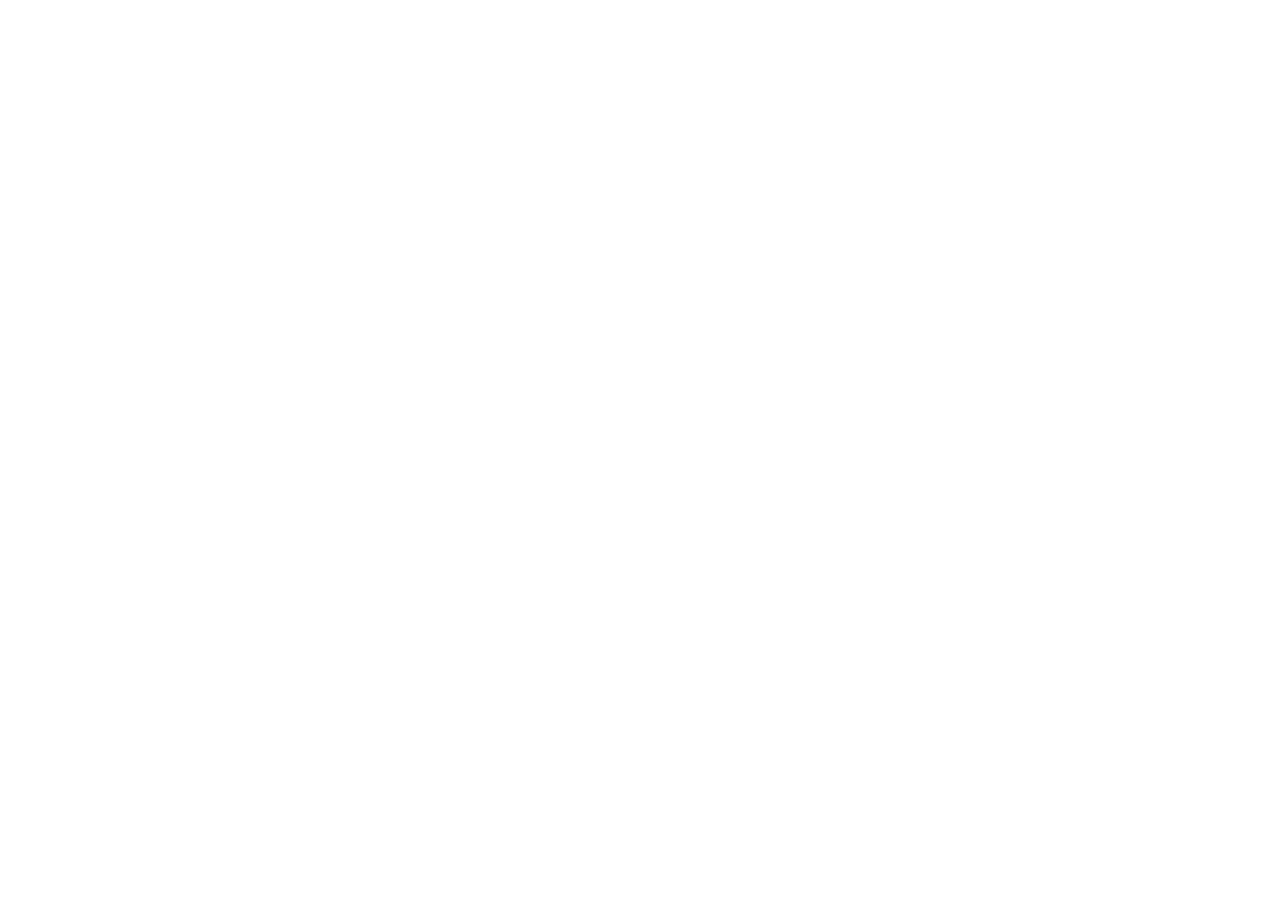
==== index.html @ 1885a89b "update index" ====
<!DOCTYPE html>
<html lang="pt-br">
<head>
    <meta charset="UTF-8">
    <meta name="viewport" content="width=device-width, initial-scale=1.0">
    <title> Victor Rossati | Dev </title>

    <!--favicon-->
    <link rel="icon" href="img/favicon.ico">

    <!--Google Fontes API-->
    <link rel="preconnect" href="https://fonts.googleapis.com">
    <link rel="preconnect" href="https://fonts.gstatic.com" crossorigin>
    <link href="https://fonts.googleapis.com/css2?family=Open+Sans&family=Poppins&family=Raleway&display=swap" rel="stylesheet">

    <!-- Validadores Bootstraps CSS -->
    <link rel="stylesheet" href="validador/aos/aos.css">
    <link rel="stylesheet" href="validador/bootstrap-icons/bootstrap-icons.min.css">
    <link rel="stylesheet" href="validador/bootstrap-icons/bootstrap-icons.css">
    <link rel="stylesheet" href="validador/boxicons/css/boxicons.min.css">
    <link rel="stylesheet" href="validador/glightbox/css/glightbox.min.css">
    <link rel="stylesheet" href="validador/swiper/swiper-bundle.min.css">

    <!-- Estilo CSS -->
    <link rel="stylesheet" href="css/estilo.css">    



</head>
<body>
    






    <script src="validador/purecounter/purecounter_vanilla.js"></script>
    <script src="validador/aos/aos.js"></script>
    <script src="validador/bootstrap/js/bootstrap.bundle.min.js"></script>
    <script src="validador/glightbox/js/glightbox.min.js"></script>
    <script src="validador/isotope-layout/isotope.pkgd.min.js"></script>
    <script src="validador/swiper/swiper-bundle.min.js"></script>
    <script src="validador/typed.js/typed.umd.js"></script>
    <script src="validador/waypoints/noframework.waypoints.js"></script>
    
    <!-- JS principal -->
    <script src="js/main.js"></script>
    
</body>
</html>
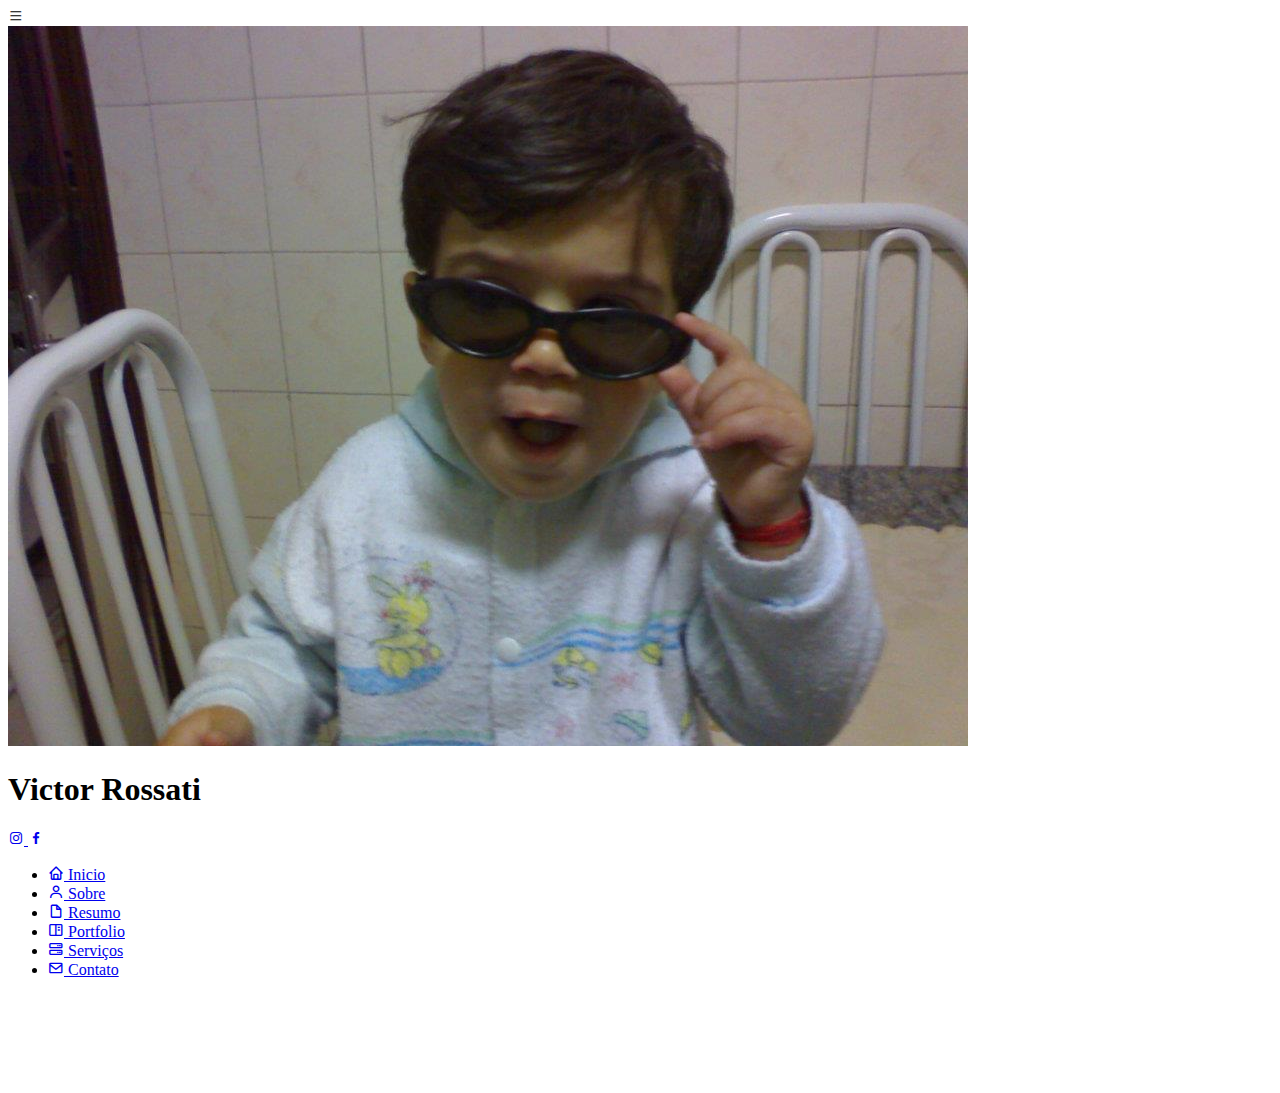
==== commit d43d98f6: "atualizando html" ====
--- a/index.html
+++ b/index.html
@@ -24,15 +24,58 @@
     <!-- Estilo CSS -->
     <link rel="stylesheet" href="css/estilo.css">    
 
-
-
 </head>
 <body>
     
+   <!--botao para alernar a navegação mobile --> 
+    <i class="bi bi-list mobile-nav-toggle d-xl-none"></i>
+
+    <!-- Cabeçalho === HEADER -->
+    <header id="header">
+            <div class="d-flex flex-column"> <!-- div flex -->
+
+                <div class="profile"> <!-- profile -->
+                    <img src="img/Perfil.jpg" alt="" class="img-fluid rounded-circle">
+                    <h1 class="text-light"> Victor Rossati </h1>
+
+                    <div class="social-links mt-3 text-center"> <!-- Social Links -->
+
+                        <a href="#" class="instagram"> <i class="bx bxl-instagram"> </i> </a>
+                        <a href="#" class="facebook"> <i class="bx bxl-facebook"> </i> </a>
+
+                    </div> <!-- fim social links -->
+                </div> <!-- fim profile-->
+
+                <nav id="navbar" class="nav-menu navbar">
+                    <ul>
+                        <li> <a href="#hero" class="nav-link scrollto active"> <i class="bx bx-home"> </i> <span> Inicio </span> </a></li>
+
+                        <li> <a href="#about" class="nav-link scrollto"> <i class="bx bx-user"> </i> <span> Sobre </span> </a></li>
+
+                        <li> <a href="#resume" class="nav-link scrollto"> <i class="bx bx-file-blank"> </i> <span> Resumo </span> </a></li>
+
+                        <li> <a href="#portfolio" class="nav-link scrollto"> <i class="bx bx-book-content"> </i> <span> Portfolio </span> </a></li>
+
+                        <li> <a href="#services" class="nav-link scrollto"> <i class="bx bx-server"> </i> <span> Serviços </span> </a></li>
+
+                        <li> <a href="#contact" class="nav-link scrollto"> <i class="bx bx-envelope"> </i> <span> Contato  </span> </a></li>
 
 
+                    </ul>
+                </nav>
 
+            </div> <!-- fim div flex -->
+    </header>    <!-- FIM Cabeçalho-->
 
+     <!-- começo HERO --> 
+     <section id="hero" class="d-flex flex-column justify-content-center align-items-center">  
+        <div class="hero-container" data-aos="fade-in"> <!-- container -->
+<h1> nome amigo</h1>
+<p> Eu sou 
+<span class="typed" data-typed-items="Cozinheiro, Jogador">
+    </span> </p>
+         </div> <!-- fim container -->
+     </section> <!-- fim HERO -->
 
 
     <script src="validador/purecounter/purecounter_vanilla.js"></script>
@@ -46,6 +89,6 @@
     
     <!-- JS principal -->
     <script src="js/main.js"></script>
-    
+
 </body>
 </html>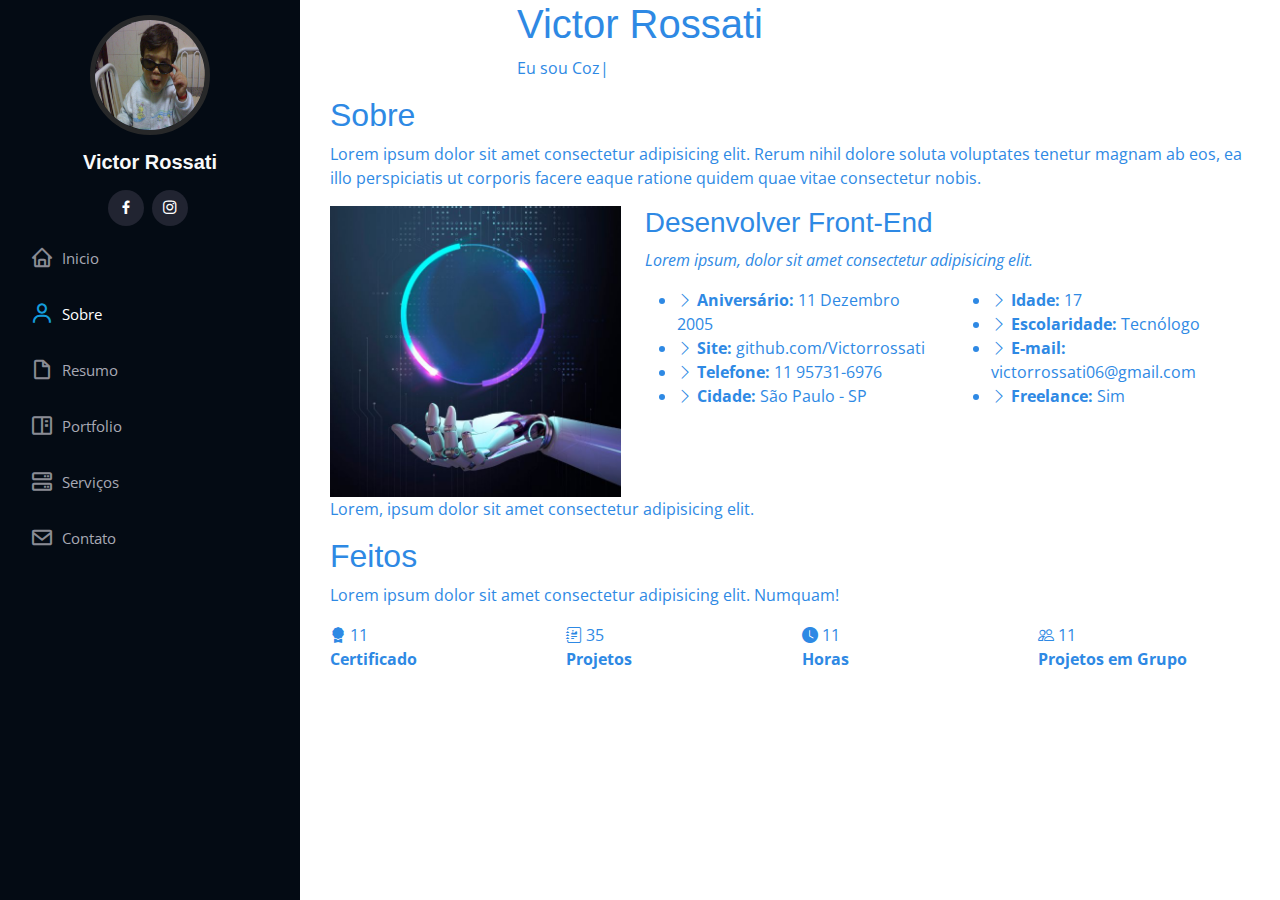
==== commit 30b4ae5f: "atualizei mmo familia" ====
--- a/index.html
+++ b/index.html
@@ -15,7 +15,7 @@
 
     <!-- Validadores Bootstraps CSS -->
     <link rel="stylesheet" href="validador/aos/aos.css">
-    <link rel="stylesheet" href="validador/bootstrap-icons/bootstrap-icons.min.css">
+    <link rel="stylesheet" href="validador/bootstrap/css/bootstrap.min.css">
     <link rel="stylesheet" href="validador/bootstrap-icons/bootstrap-icons.css">
     <link rel="stylesheet" href="validador/boxicons/css/boxicons.min.css">
     <link rel="stylesheet" href="validador/glightbox/css/glightbox.min.css">
@@ -31,52 +31,177 @@
     <i class="bi bi-list mobile-nav-toggle d-xl-none"></i>
 
     <!-- Cabeçalho === HEADER -->
-    <header id="header">
-            <div class="d-flex flex-column"> <!-- div flex -->
-
-                <div class="profile"> <!-- profile -->
-                    <img src="img/Perfil.jpg" alt="" class="img-fluid rounded-circle">
-                    <h1 class="text-light"> Victor Rossati </h1>
-
-                    <div class="social-links mt-3 text-center"> <!-- Social Links -->
-
-                        <a href="#" class="instagram"> <i class="bx bxl-instagram"> </i> </a>
-                        <a href="#" class="facebook"> <i class="bx bxl-facebook"> </i> </a>
-
-                    </div> <!-- fim social links -->
-                </div> <!-- fim profile-->
-
-                <nav id="navbar" class="nav-menu navbar">
-                    <ul>
-                        <li> <a href="#hero" class="nav-link scrollto active"> <i class="bx bx-home"> </i> <span> Inicio </span> </a></li>
-
-                        <li> <a href="#about" class="nav-link scrollto"> <i class="bx bx-user"> </i> <span> Sobre </span> </a></li>
-
-                        <li> <a href="#resume" class="nav-link scrollto"> <i class="bx bx-file-blank"> </i> <span> Resumo </span> </a></li>
-
-                        <li> <a href="#portfolio" class="nav-link scrollto"> <i class="bx bx-book-content"> </i> <span> Portfolio </span> </a></li>
-
-                        <li> <a href="#services" class="nav-link scrollto"> <i class="bx bx-server"> </i> <span> Serviços </span> </a></li>
-
-                        <li> <a href="#contact" class="nav-link scrollto"> <i class="bx bx-envelope"> </i> <span> Contato  </span> </a></li>
-
-
-                    </ul>
-                </nav>
-
-            </div> <!-- fim div flex -->
-    </header>    <!-- FIM Cabeçalho-->
+     <header id="header">
+        <div class="d-flex flex-column"> <!--div flex -->
+
+            <div class="profile">  <!-- profile -->
+                <img src="img/Perfil.jpg" alt="" class="img-fluid rounded-circle">
+                <h1 class="text-light">Victor Rossati</h1>
+
+                <div class="social-links mt-3 text-center"> <!-- Social Links -->
+
+                    <a href="#" class="facebook"> <i class="bx bxl-facebook"></i> </a>
+                    <a href="#" class="instagram"> <i class="bx bxl-instagram"></i> </a>
+                    
+                </div> <!-- Social Links -->
+            </div>   <!--fim profile -->
+
+            <nav id="navbar" class="nav-menu navbar">  
+                <ul>
+                    <li> <a href="#hero" class="nav-link scrollto active">
+                        <i class="bx bx-home"></i> <span>Inicio</span> </a></li>
+
+                    <li> <a href="#about" class="nav-link scrollto">
+                        <i class="bx bx-user"></i> <span>Sobre</span> </a></li>
+
+                    <li> <a href="#resume" class="nav-link scrollto">
+                        <i class="bx bx-file-blank"></i> <span>Resumo</span> </a></li>
+
+                    <li> <a href="#portfolio" class="nav-link scrollto">
+                        <i class="bx bx-book-content"></i> <span>Portfolio</span> </a></li>
+
+                    <li> <a href="#services" class="nav-link scrollto">
+                        <i class="bx bx-server"></i> <span>Serviços</span> </a></li>
+
+                    <li> <a href="#contact" class="nav-link scrollto">
+                        <i class="bx bx-envelope"></i> <span>Contato</span> </a> </li>
+                </ul>
+            </nav>
+
+        </div> <!--fim div flex -->
+    </header> <!-- FIM Cabeçalho -->
 
      <!-- começo HERO --> 
      <section id="hero" class="d-flex flex-column justify-content-center align-items-center">  
         <div class="hero-container" data-aos="fade-in"> <!-- container -->
-<h1> nome amigo</h1>
+<h1> Victor Rossati </h1>
 <p> Eu sou 
-<span class="typed" data-typed-items="Cozinheiro, Jogador">
+<span class="typed" data-typed-items="Cozinheiro, Nutricionista, Gastronomico, ">
     </span> </p>
          </div> <!-- fim container -->
      </section> <!-- fim HERO -->
 
+
+     <main id="main"> <!-- Inicio Main -->
+
+        <!-- Inicio Sobre -->
+        <section id="about" class="about">
+            <div class="container"> 
+                
+                <div class="section-title">
+                    <h2>Sobre</h2>
+                    <p>
+                        Lorem ipsum dolor sit amet consectetur adipisicing elit. Rerum nihil dolore soluta voluptates tenetur magnam ab eos, ea illo perspiciatis ut corporis facere eaque ratione quidem quae vitae consectetur nobis.
+                    </p>
+                </div>
+
+                <div class="row">
+
+                    <div class="col-lg-4" data-aos="fade-right">
+                        <img src="img/profile-img2.jpeg" alt="" class="img-fluid" width="600px" height="600px">
+                    </div>
+
+                    <div class="col-lg-8 pt-4 pt-lg-0 content" data-aos="fade-left">
+                        <h3>Desenvolver Front-End</h3>
+                        <p class="fst-italic"> Lorem ipsum, dolor sit amet consectetur adipisicing elit.</p>
+
+                        <div class="row"> 
+                            <div class="col-lg-6">
+                                <ul>
+                                    <li> <i class="bi bi-chevron-right"></i>
+                                        <strong>Aniversário:</strong> 11 Dezembro 2005 </li>
+                                    <li> <i class="bi bi-chevron-right"></i>
+                                        <strong>Site:</strong> github.com/Victorrossati </li>
+                                    <li> <i class="bi bi-chevron-right"></i>
+                                        <strong>Telefone:</strong> 11 95731-6976</li>
+                                    <li> <i class="bi bi-chevron-right"></i>
+                                        <strong>Cidade:</strong> São Paulo - SP</li>
+                                </ul>
+                            </div>
+                            <div class="col-lg-6">
+                                <ul>
+                                    <li> <i class="bi bi-chevron-right"></i>
+                                        <strong>Idade:</strong> 17 </li>
+                                    <li> <i class="bi bi-chevron-right"></i>
+                                        <strong>Escolaridade:</strong> Tecnólogo </li>
+                                    <li> <i class="bi bi-chevron-right"></i>
+                                        <strong>E-mail:</strong> victorrossati06@gmail.com</li>
+                                    <li> <i class="bi bi-chevron-right"></i>
+                                        <strong>Freelance:</strong> Sim</li>
+                                </ul>
+                                </div>
+                            </div>
+                        </div>  <!-- Fim ROW 2 -->
+                        <p>
+                            Lorem, ipsum dolor sit amet consectetur adipisicing elit. 
+                        </p>
+
+                    </div> <!-- Fim fade left -->
+                </div> <!-- Fim Div Row 1 -->
+            </div>  <!-- Fim Div Container -->
+        </section> <!-- Fim Sobre -->
+
+        <!--  FEITOS -->
+        <section id="fact" class="facts"> 
+            <div class="container">
+
+                <div class="section-title">
+                    <h2>Feitos</h2>
+                    <p>Lorem ipsum dolor sit amet consectetur adipisicing elit.  Numquam!</p>
+                </div>
+
+                <div class="row no-gutters"> <!-- Inicio no-gutters -->
+
+                    <div class="col-lg-3 col-md-6 d-md-flex align-items-md-stretch" data-aos="fade-up">
+
+                        <div class="count-box">
+                            <i class="bi bi-award-fill"></i>
+                            <span data-purecounter-start="0" data-purecounter-end="15" data-purecounter-duration="1" class="purecounter"></span>
+                            <p> <strong>Certificado</strong></p>
+                        </div>
+
+                    </div>
+
+                    <div class="col-lg-3 col-md-6 d-md-flex align-items-md-stretch" data-aos="fade-up">
+
+                        <div class="count-box">
+                            <i class="bi bi-journal-richtext"></i>
+                            <span data-purecounter-start="0" data-purecounter-end="47" data-purecounter-duration="1" class="purecounter"></span>
+                            <p> <strong>Projetos</strong></p>
+                        </div>
+
+                    </div>
+
+                    <div class="col-lg-3 col-md-6 d-md-flex align-items-md-stretch" data-aos="fade-up">
+                        
+                        <div class="count-box">
+                            <i class="bi bi-clock-fill"></i>
+                            <span data-purecounter-start="0" data-purecounter-end="15" data-purecounter-duration="1" class="purecounter"></span>
+                            <p> <strong>Horas </strong></p>
+                        </div>
+
+                    </div>
+
+                    <div class="col-lg-3 col-md-6 d-md-flex align-items-md-stretch" data-aos="fade-up">
+
+                        <div class="count-box">
+                            <i class="bi bi-people"></i>
+                            <span data-purecounter-start="0" data-purecounter-end="15" data-purecounter-duration="1" class="purecounter"></span>
+                            <p> <strong>Projetos em Grupo</strong></p>
+                        </div>
+
+                    </div>
+
+                </div> <!-- Fim no gutters -->
+
+
+            </div><!-- Fim container -->
+        </section> <!-- Fim Feitos -->
+      
+    </main> <!-- Fim Main -->
+
+        
+    <!-- validadores JS -->
 
     <script src="validador/purecounter/purecounter_vanilla.js"></script>
     <script src="validador/aos/aos.js"></script>
@@ -86,7 +211,7 @@
     <script src="validador/swiper/swiper-bundle.min.js"></script>
     <script src="validador/typed.js/typed.umd.js"></script>
     <script src="validador/waypoints/noframework.waypoints.js"></script>
-    
+
     <!-- JS principal -->
     <script src="js/main.js"></script>
 
--- a/css/estilo.css
+++ b/css/estilo.css
@@ -0,0 +1,169 @@
+/*======== CSS GERAL ======== */
+
+body{
+    font-family: "Open Sans", sans-serif;
+    color: #2e89e4;
+}
+a {
+    color: #2e89e4;
+    text-decoration: none;
+}
+a:hover{
+    color: #37b3ed;
+    text-decoration: none;
+}
+h1,
+h2,
+h3,
+h4,
+h5,
+h6 {
+    font-family: 'Gill Sans', 'Gill Sans MT', Calibri, 'Trebuchet MS', sans-serif;
+}
+
+/*======== botão back to top ======== */
+.back-to-top{
+    position: fixed;
+    visibility: hidden;
+    opacity: 0;
+    right: 15px;
+    bottom: 15px;
+    z-index: 996;
+    background: #149ddd;
+    width: 40px;
+    height: 40px;
+
+    transition: all 0,4s;
+}
+.back-to-top i{
+    font-size: 28px;
+    color: #e62c2c;
+    line-height: 0;
+}
+.back-to-top:hover{
+    background: #2eafec;
+    color: #fff;
+}
+.back-to-top.active{
+    visibility: visible;
+    opacity: 1;
+}
+
+/*======== header ======== */
+#header {
+    position: fixed;
+    top: 0;
+    bottom: 0;
+    left: 0;
+    width: 300px;
+    transition: all ease-in-out 0.5s;
+    z-index: 9997;
+    padding: 0 15px;
+    background: #040b14;
+    overflow-y: auto;
+}
+#header .profile img{
+    margin: 15px auto;
+    display: block;
+    width: 120px;
+    border: 5px solid #272829;
+    height: 120px;
+    border-radius: 100px;
+}
+#header .profile h1{
+    font-size: 20px;
+    margin: 0;
+    padding: 0;
+    font-weight: 600;
+    text-align-last: center;
+    font-family: "Poppins" sans-serif;
+}
+#header .profile h1 a,
+#header .profile h1 a:hover{
+    color: #fff;
+    text-decoration: none;
+}
+#header .profile .social-links a{
+    font-size: 18px;
+    display: inline-block;
+    background: #212431;
+    color: #fff;
+    line-height: 1;
+    padding: 8px 0;
+    margin-right: 4px;
+    border-radius: 50%;
+    text-align: center;
+    width: 36px;
+    height: 36px;
+    transition: 0.3s;    
+}
+#header .profile .social-links a:hover{
+    background: #149ddd;
+    color: #fff;
+    text-decoration: none;
+}
+#main {
+    margin-left: 300px;
+}
+.container,
+.container-fluid {
+  padding-left: 30px;
+  padding-right: 30px;
+}
+@media (max-width: 1199px) {
+    #header {
+      left: 300px;
+    }
+  
+    #main {
+      margin-left: 0;
+    }
+  
+    .container,
+    .container-fluid {
+      padding-left: 12px;
+      padding-right: 12px;
+    }
+  }
+  /* Menu Navegação */
+.nav menu{
+    padding: 30px 0 0 0;
+  }
+.nav-menu *{
+    margin: 0;
+    padding: 0;
+    list-style: none;
+}
+.nav-menu>ul>li{
+    position: relative;
+    white-space: nowrap;
+}
+.nav-menu a,
+.nav-menu a:focus{
+    display: flex;
+    align-items: center;
+    color: #a8a9b4;
+    padding: 12px 15px;
+    margin-bottom: 8px;
+    transition: 0.3s;
+    font-size: 15px;
+}
+.nav-menu a i,
+.nav-menu a:focus i{
+    font-size: 24px;
+    padding-right: 8px;
+    color: #8a8b94;
+}
+.nav-menu a:hover,
+.nav-menu .active,
+.nav-menu .active:focus,
+.nav-menu li:hover>a{
+    text-decoration: none;
+    color: #fff;
+}
+.nav-menu a:hover i,
+.nav-menu .active i,
+.nav-menu .active:focus i,
+.nav-menu li:hover>a i{
+    color: #149ddd;
+}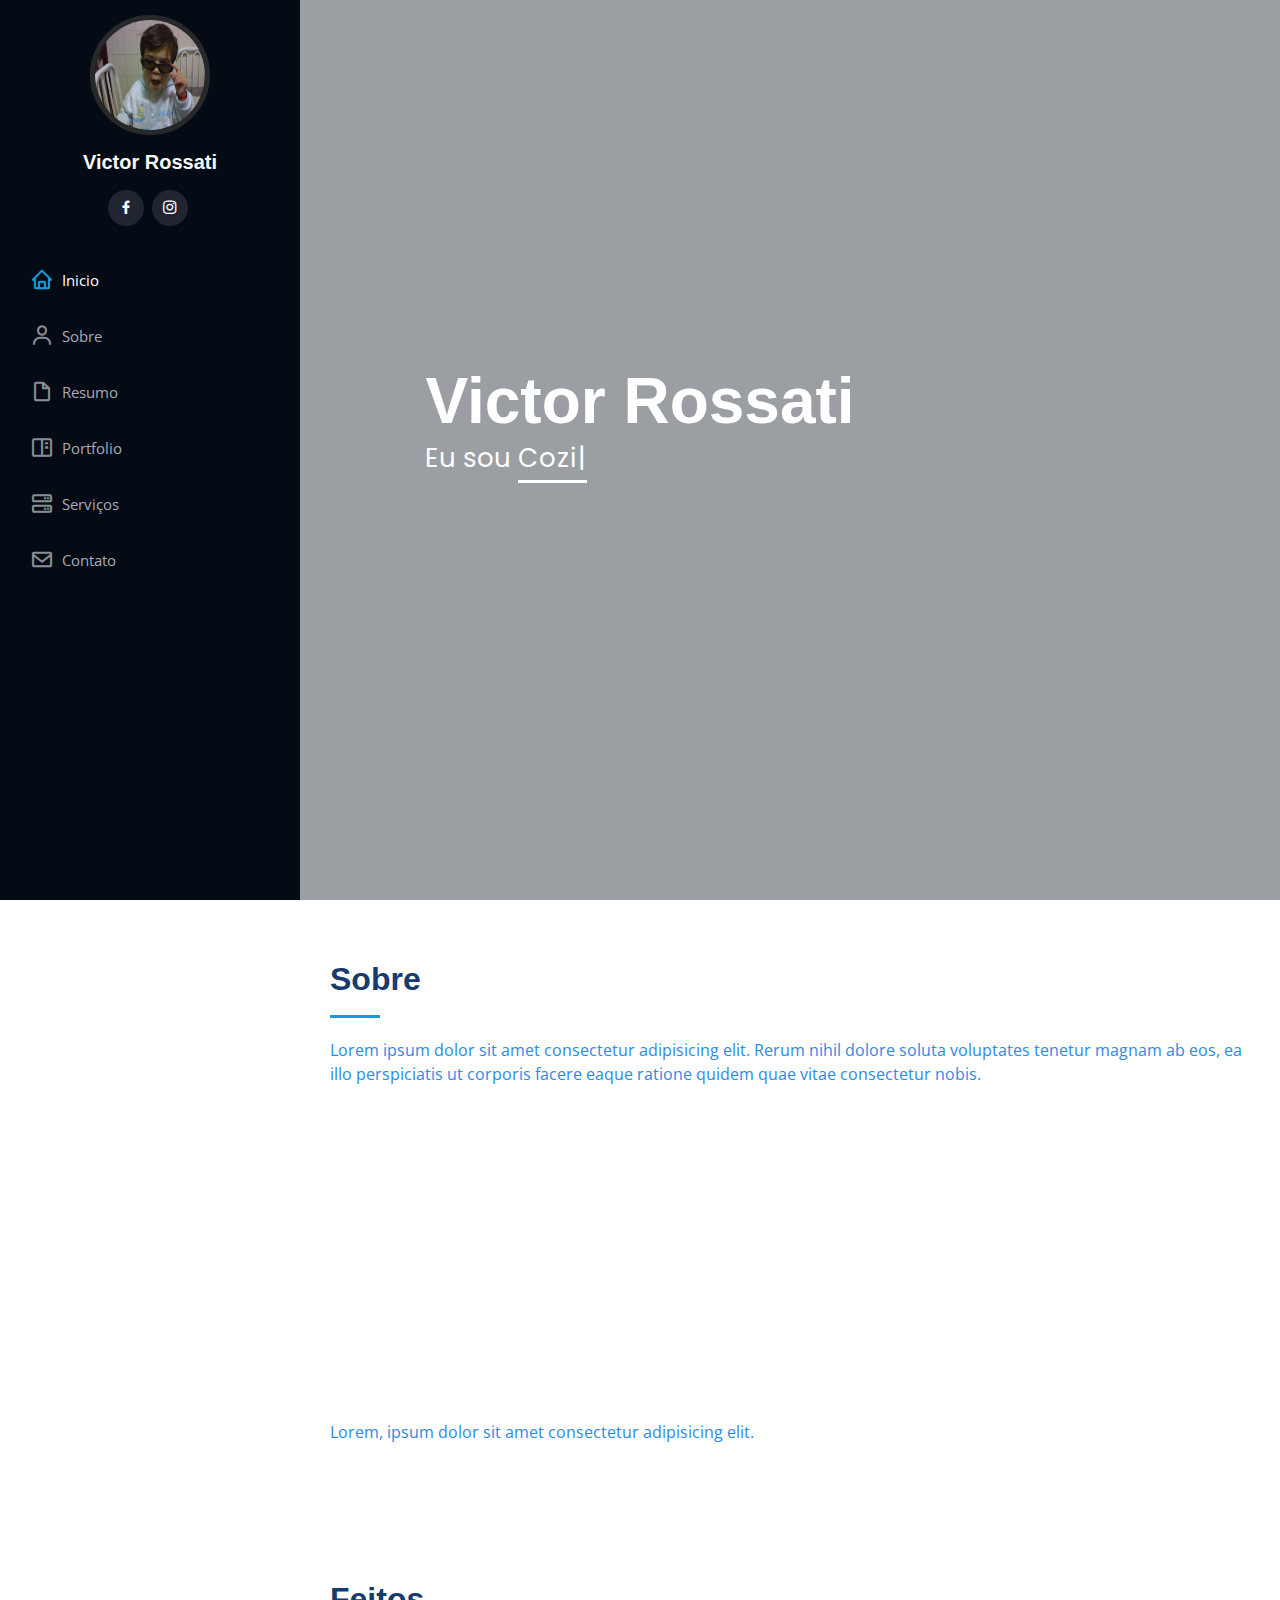
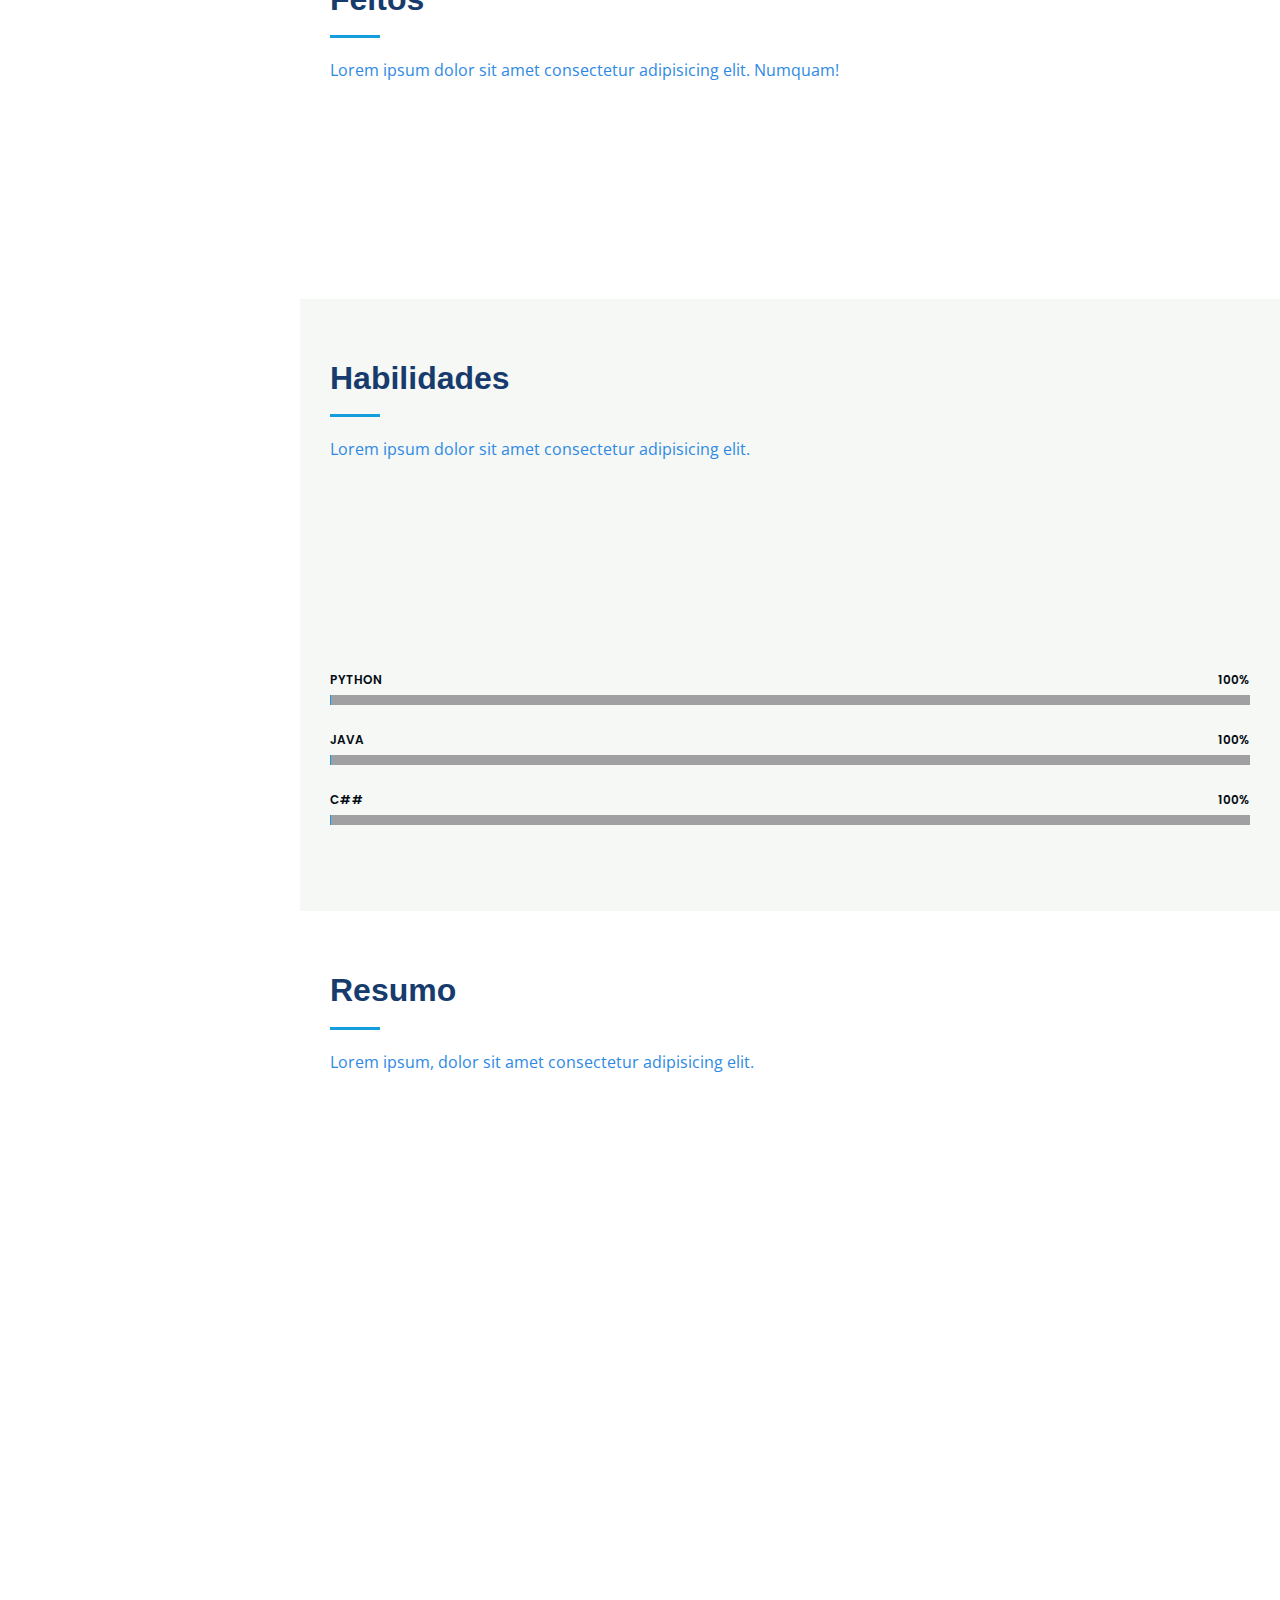
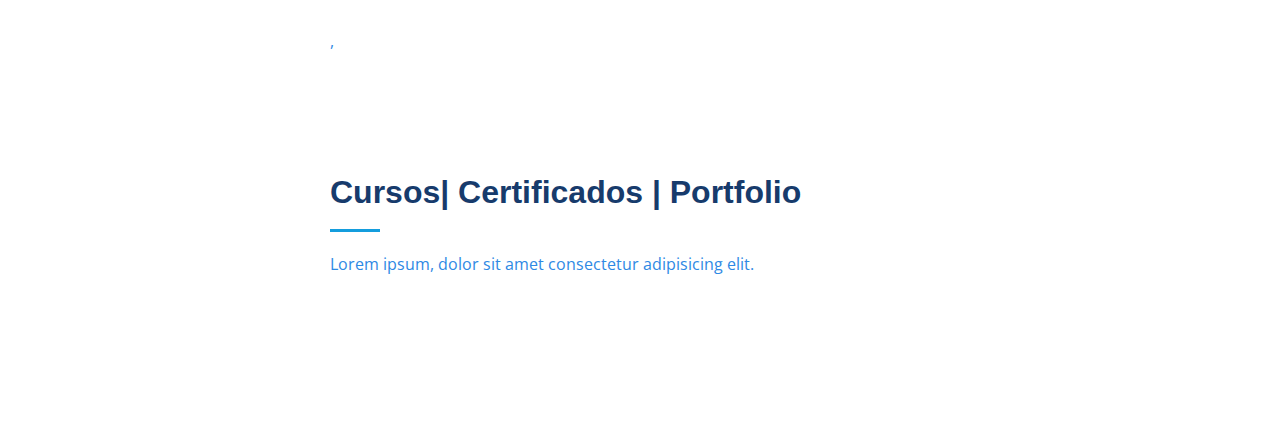
==== commit a26ca25a: "atualizei tambem" ====
--- a/index.html
+++ b/index.html
@@ -113,9 +113,9 @@
                                     <li> <i class="bi bi-chevron-right"></i>
                                         <strong>Site:</strong> github.com/Victorrossati </li>
                                     <li> <i class="bi bi-chevron-right"></i>
-                                        <strong>Telefone:</strong> 11 95731-6976</li>
-                                    <li> <i class="bi bi-chevron-right"></i>
-                                        <strong>Cidade:</strong> São Paulo - SP</li>
+                                        <strong>Telefone:</strong> 11 95731-6976 </li>
+                                    <li> <i class="bi bi-chevron-right"></i>
+                                        <strong>Cidade:</strong> São Paulo - SP </li>
                                 </ul>
                             </div>
                             <div class="col-lg-6">
@@ -123,11 +123,11 @@
                                     <li> <i class="bi bi-chevron-right"></i>
                                         <strong>Idade:</strong> 17 </li>
                                     <li> <i class="bi bi-chevron-right"></i>
-                                        <strong>Escolaridade:</strong> Tecnólogo </li>
-                                    <li> <i class="bi bi-chevron-right"></i>
-                                        <strong>E-mail:</strong> victorrossati06@gmail.com</li>
-                                    <li> <i class="bi bi-chevron-right"></i>
-                                        <strong>Freelance:</strong> Sim</li>
+                                        <strong>Escolaridade:</strong> Ensino médio completo </li>
+                                    <li> <i class="bi bi-chevron-right"></i>
+                                        <strong>E-mail:</strong> victorrossati06@gmail.com </li>
+                                    <li> <i class="bi bi-chevron-right"></i>
+                                        <strong>Freelance:</strong> Sim </li>
                                 </ul>
                                 </div>
                             </div>
@@ -142,7 +142,7 @@
         </section> <!-- Fim Sobre -->
 
         <!--  FEITOS -->
-        <section id="fact" class="facts"> 
+        <section id="facts" class="facts"> 
             <div class="container">
 
                 <div class="section-title">
@@ -189,15 +189,135 @@
                             <span data-purecounter-start="0" data-purecounter-end="15" data-purecounter-duration="1" class="purecounter"></span>
                             <p> <strong>Projetos em Grupo</strong></p>
                         </div>
-
-                    </div>
-
+                    </div>
                 </div> <!-- Fim no gutters -->
-
-
             </div><!-- Fim container -->
         </section> <!-- Fim Feitos -->
-      
+
+        <section id="skills" class="skills section-bg">
+            <div class="container">
+
+                <div class="section-title">
+                    <h2>Habilidades</h2>
+                    <p>Lorem ipsum dolor sit amet consectetur adipisicing elit.</p>
+                </div>
+
+                <div class="row skills-content">
+
+<div class="col-lg-6" data-aos="fade-up">
+
+    <div class="progress">
+        <span class="skills"> HTML <i class="val">100%</i> </span>
+        <div class="progress-bar-wrap">
+            <div class="progress-bar" role="progressbar" aria-valuenow="100" aria-valuemin="0" aria-valuemax="100"></div>
+        </div>
+    </div> <!-- Fim progress 1 -->
+    <div class="progress">
+        <span class="skills"> CSS <i class="val">100%</i> </span>
+        <div class="progress-bar-wrap">
+            <div class="progress-bar" role="progressbar" aria-valuenow="100" aria-valuemin="0" aria-valuemax="100"></div>
+        </div>
+    </div> <!-- Fim progress 2 -->
+    <div class="progress">
+        <span class="skills"> JS <i class="val">100%</i> </span>
+        <div class="progress-bar-wrap">
+            <div class="progress-bar" role="progressbar" aria-valuenow="100" aria-valuemin="0" aria-valuemax="100"></div>
+        </div>
+    </div> <!-- Fim progress 3 -->
+</div> <!-- Fim fade up 1 -->
+    
+    <div class="col-lg-6" data-aos="fade-up" data-aos-delay="100"></div>
+    <div class="progress">
+        <span class="skills"> Python <i class="val">100%</i> </span>
+        <div class="progress-bar-wrap">
+            <div class="progress-bar" role="progressbar" aria-valuenow="100" aria-valuemin="0" aria-valuemax="100"></div>
+        </div>
+    </div> <!-- Fim progress 4 -->
+    <div class="progress">
+        <span class="skills"> Java <i class="val">100%</i> </span>
+        <div class="progress-bar-wrap">
+            <div class="progress-bar" role="progressbar" aria-valuenow="100" aria-valuemin="0" aria-valuemax="100"></div>
+        </div>
+    </div> <!-- Fim progress 5 -->
+    <div class="progress">
+        <span class="skills"> C## <i class="val">100%</i> </span>
+        <div class="progress-bar-wrap">
+            <div class="progress-bar" role="progressbar" aria-valuenow="100" aria-valuemin="0" aria-valuemax="100"></div>
+        </div>
+    </div> <!-- Fim progress 6 -->
+
+</div> <!-- Fim fade up 2 -->
+
+                </div> <!-- Fim ROW -->
+            </div> <!-- Fim container -->
+        </section> <!-- Fim skills / habilidades -->
+
+        <section id="resume" class="resume">
+            <div class="container">
+                <div class="section-title">
+                    <h2> Resumo </h2>
+                    <p>Lorem ipsum, dolor sit amet consectetur adipisicing elit.</p>
+                </div>
+
+                <div class="row">
+
+                    <div class="col-lg-6" data-aos="fade-up">
+
+                        <h3 class="resume-title">Sumário</h3>
+                        <div class="resume-item pb-0">
+                            <h4>Victor Rossati</h4>
+                            <p><em> Lorem ipsum dolor sit amet consectetur adipisicing elit. Consectetur totam iste deserunt voluptas aspernatur quod quas deleniti odit, officia temporibus, quo voluptatibus recusandae, aliquid officiis nisi enim iusto possimus a.</em></p>
+                            <ul>
+                                <li> Sao Paulo - SP </li>
+                                <li> (11) 9 </li>
+                                <li> victorrossati06@gmail.com </li>
+                            </ul>
+                        </div>
+
+                        <h3 class="resume-title"> Formação Academica</h3>
+                        <div class="resume-item">
+                            <h4>Técnologo em sistemas para internet</h4>
+                            <h5>2020 - 2022</h5>
+                            <p><em>FAM, Faculdade das Américas - SP</em></p>
+                        </div>
+                        <div class="resume-item">
+
+                        </div>
+                       
+
+
+                    </div>
+
+
+             </div>,
+            </div>
+        </section>
+
+        <section id="portfolio" class="portfolio">
+            <div class="container">
+
+                <div class="section-title">
+                    <h2>Cursos| Certificados | Portfolio</h2>
+                    <p>Lorem ipsum, dolor sit amet consectetur adipisicing elit.</p>
+                </div>
+
+                <div class="row" data-aos="fade-up">
+                    <div class="col-lg-12 d-flex justify-content-center">
+
+                        <ul id="portfolio-filters">
+                            <li data-filter="*" class="filter-active"> Todos </li>
+                            <li data-filter=".filter-app"> app </li>
+                            <li data-filter=".filter-card"> card </li>
+                            <li data-filter=".filter-web"> web </li>
+                        </ul>
+
+                    </div>
+
+                </div>
+            </div>
+        </section>
+
+
     </main> <!-- Fim Main -->
 
         
--- a/css/estilo.css
+++ b/css/estilo.css
@@ -20,7 +20,6 @@
 h6 {
     font-family: 'Gill Sans', 'Gill Sans MT', Calibri, 'Trebuchet MS', sans-serif;
 }
-
 /*======== botão back to top ======== */
 .back-to-top{
     position: fixed;
@@ -48,7 +47,6 @@
     visibility: visible;
     opacity: 1;
 }
-
 /*======== header ======== */
 #header {
     position: fixed;
@@ -126,7 +124,7 @@
     }
   }
   /* Menu Navegação */
-.nav menu{
+.nav-menu{
     padding: 30px 0 0 0;
   }
 .nav-menu *{
@@ -166,4 +164,348 @@
 .nav-menu .active:focus i,
 .nav-menu li:hover>a i{
     color: #149ddd;
+}
+/**  Menu Mobile   **/
+.mobile-nav-toggle {
+    position: fixed;
+    right: 15px;
+    top: 15px;
+    z-index: 9998;
+    border: 0;
+    font-size: 24px;
+    transition: all 0.4s;
+    background: #149ddd;
+    color: #fff;
+    width: 40px;
+    height: 40px;
+    display: inline-flex;
+    align-items: center;
+    justify-content: center;
+    line-height: 0;
+    border-radius: 50px;
+    cursor: pointer;
+}
+.mobile-nav-active{
+    overflow: hidden;
+}
+.mobile-nav-active #header{
+    left: 0;
+}
+/*===== Hero =====*/
+#hero{
+    width: 100%;
+    height: 100vh;
+    background: url("../img/gastro.jpg") top center;
+    background-size: cover;
+}  
+#hero::before{
+    content: "";
+    background: rgba(5, 13, 24, 0.4);
+    position: absolute;
+    bottom: 0;
+    top: 0;
+    left: 0;
+    right: 0;
+    z-index: 1;
+}
+#hero .hero-container {
+    position: relative;
+    z-index: 2;
+    min-width: 300px;
+}
+#hero h1{
+    margin: 0 0 10px 0;
+    font-size: 64px;
+    font-weight: 700;
+    line-height: 56px;
+    color: #fff;
+}
+#hero p {
+    color: #fff;
+    margin-bottom: 50px;
+    font-size: 26px;
+    font-family: "Poppins", sans-serif;
+}
+#hero p span{
+    color: #fff;
+    padding-bottom: 4px;
+    letter-spacing: 1px;
+    border-bottom: 3px solid #fff;
+}
+
+@media (min-width: 1024px) {
+   #hero{
+    background-attachment: fixed;
+   } 
+}
+@media (max-width:768px) {
+    #hero h1{
+     font-size: 28px;
+     line-height: 36px;
+    }
+    #hero h2{
+        font-size: 18px;
+        line-height: 24px;
+        margin-bottom: 30px;
+    }
+}
+/* ====== Seção Geral ====== */
+section{
+    padding: 60px 0;
+    overflow: hidden;
+}
+.section-bg{
+    background: #f5f8f5;
+}
+.section-title {
+    padding-bottom: 30px;
+}
+.section-title h2{
+    font-size: 32px;
+    font-weight: bold;
+    margin-bottom: 20px;
+    padding-bottom: 20px;
+    position: relative;
+    color: #173b6c;
+}
+.section-title h2::after{
+    content: "";
+    position: absolute;
+    display: block;
+    width: 50px;
+    height: 3px;
+    background: #149ddd;
+    bottom: 0;
+    left: 0;
+}
+.section-title p{
+    margin-bottom: 0 ;
+}
+/* === Sobre === */
+.about .content h3{
+    font-weight: 700;
+    font-size: 26px;
+    color: #173b6c;
+}
+.about .content ul {
+    list-style: none;
+    padding: 0;
+}
+.about .content ul li{
+    margin-bottom: 20px;
+    display: flex;
+    align-items: center;
+}
+.about .content ul strong {
+    margin-right: 10px;
+}
+.about .content ul i {
+    font-size: 16px;
+    margin-right: 5px;
+    color: #2eafec;
+    line-height: 0;
+}
+/* === Feitos === */
+.facts {
+    padding-bottom: 30px;
+}
+.facts .count-box {
+    padding: 30px;
+    width: 100%;
+}
+
+.facts .count-box i {
+    display: block;
+    font-size: 44px;
+    color: #149ddd;
+    float: left;
+    line-height: 0;
+}
+.facts .count-box span{
+    font-size: 48px;
+    line-height: 40px;
+    display: block;
+    font-weight: 700;
+    color: #040b14;
+    margin-left: 60px;
+}
+.facts .count-box p {
+    padding: 15px 0 0 0;
+    margin: 0 0 0 60px;
+    font-family: "Raleway", sans-serif;
+    font-size: 14px;
+    color: #122f57;
+}
+.facts .count-box a{
+    font-weight: 600;
+    display: block;
+    margin-top: 20px;
+    color: #122f57;
+    font-size: 15px;
+    font-family: "Poppins", sans-serif;
+    transition: ease-in-out 0.3s;
+}
+.facts .count-box a:hover{
+    color: #1f5297;
+}
+
+/* Skills */
+.skills .progress {
+    height: 60px;
+    display: block;
+    background: none;
+    border-radius: 0;
+}
+.skills .progress .skills {
+    padding: 0;
+    margin: 0 0 6px 0;
+    text-transform: uppercase;
+    display: block;
+    font-weight: 600;
+    font-family: "Poppins", sans-serif;
+    color: #040b14;
+}
+.skills .progress .skills .val {
+    float: right;
+    font-style: normal;
+}
+.skills .progress-bar-wrap {
+    background: #a0a0a3; /* cor da barra sem preenchimento */
+    height: 10px;
+}
+.skills .progress-bar {
+    width: 1px;
+    height: 10px;
+    transition: 0.9s;
+    background: #149ddd;
+}
+/* Resumo */
+.resume .resume-title{
+    font-size: 26px;
+    font-weight: 700;
+    margin-top: 20px;
+    margin-bottom: 20px;
+    color: #040b14;
+} 
+.resume .resume-item{
+    padding: 0 0 20px 20px;
+    margin-top: -2px;
+    border-left: 2px solid #149ddd;
+    position: relative;
+}
+.resume .resume-item h4{
+    line-height: 18px;
+    font-size: 18px;
+    font-weight: 600;
+    text-transform: uppercase;
+    font-family: "Poppins", sans-serif;
+    color: #050d18;
+    margin-bottom: 10px;
+}
+.resume .resume-item h5{
+    font-size: 16px;
+    background: #a6acb6;
+    padding: 5px 15px;
+    display: inline-block;
+    font-weight: 600;
+    margin-bottom: 10px;
+}
+.resume .resume-item ul{
+    padding-left: 20px;
+}
+.resume .resume-item ul li{
+    padding-bottom: 10px;
+}
+.resume .resume-item::before{
+    content: "";
+    position: absolute;
+    width: 16px;
+    height: 16px;
+    border-radius: 50px;
+    left: -9px;
+    top: 0;
+    background: #b4a9a8;
+    border: 2px solid;
+}
+/* portfolio */
+.portfolio .portfolio-item{
+    margin-bottom: 30px;
+}
+.portfolio #portfolio-filters {
+    padding: 0;
+    margin: 0 auto 35px auto;
+    list-style: none;
+    text-align: center;
+    background: #f5f8f5;
+    border-radius: 50px;
+}
+.portfolio #portfolio-filters li{
+    cursor: pointer;
+    display: inline-block;
+    padding: 10px 15px 8px 15px;
+    font-size: 14px;
+    font-weight: 600;
+    line-height: 1;
+     text-transform: uppercase;
+     color: #050d18;
+     margin-bottom: 5px;
+     transition: all 0.3s ease-in-out;
+}
+.portfolio #portfolio-filters li:hover,
+.portfolio #portfolio-filters li.filter-active {
+    color: #149ddd;
+}
+.portfolio .portfolio-wrap{
+    transition: 0.3s;
+    position: relative;
+    overflow: hidden;
+    z-index: 1;
+}
+.portfolio .portfolio-wrap::before{
+    content: "";
+    background: rgba(255, 255, 255, 0.5);
+    position: absolute;
+    left: 0;
+    right: 0;
+    top: 0;
+    bottom: 0;
+    transition: all ease-in-out 0.3s;
+    z-index: 2;
+    opacity: 0;
+}
+.portfolio .portfolio-wrap .portfolio-links{
+    opacity: 1;
+    left: 0;
+    right: 0;
+    bottom: -60px;
+    z-index: 3;
+    position: absolute;
+    transition: all ease-in-out 0.3s;
+    display: flex;
+    justify-content: center;
+}
+.portfolio .portfolio-wrap .portfolio-links a {
+    color: #fff;
+    font-size: 28px;
+    text-align: center;
+    background: rgba(20, 157, 221, 0.75);
+    transition: 0.3s;
+    width: 50%;
+}
+.portfolio .portfolio-wrap .portfolio-links a:hover {
+    background: rgba(20, 157, 221, 0.95);
+}
+.portfolio .portfolio-wrap .portfolio-links a+a {
+    border-left: 1px solid #37b3ed;
+}
+.portfolio .portfolio-wrap:hover::before{
+    top: 0;
+    left: 0;
+    right: 0;
+    bottom: 0;
+    opacity: 1;
+}
+.portfolio .portfolio-wrap:hover .portfolio-links{
+    opacity: 1;
+    bottom: 0;
 }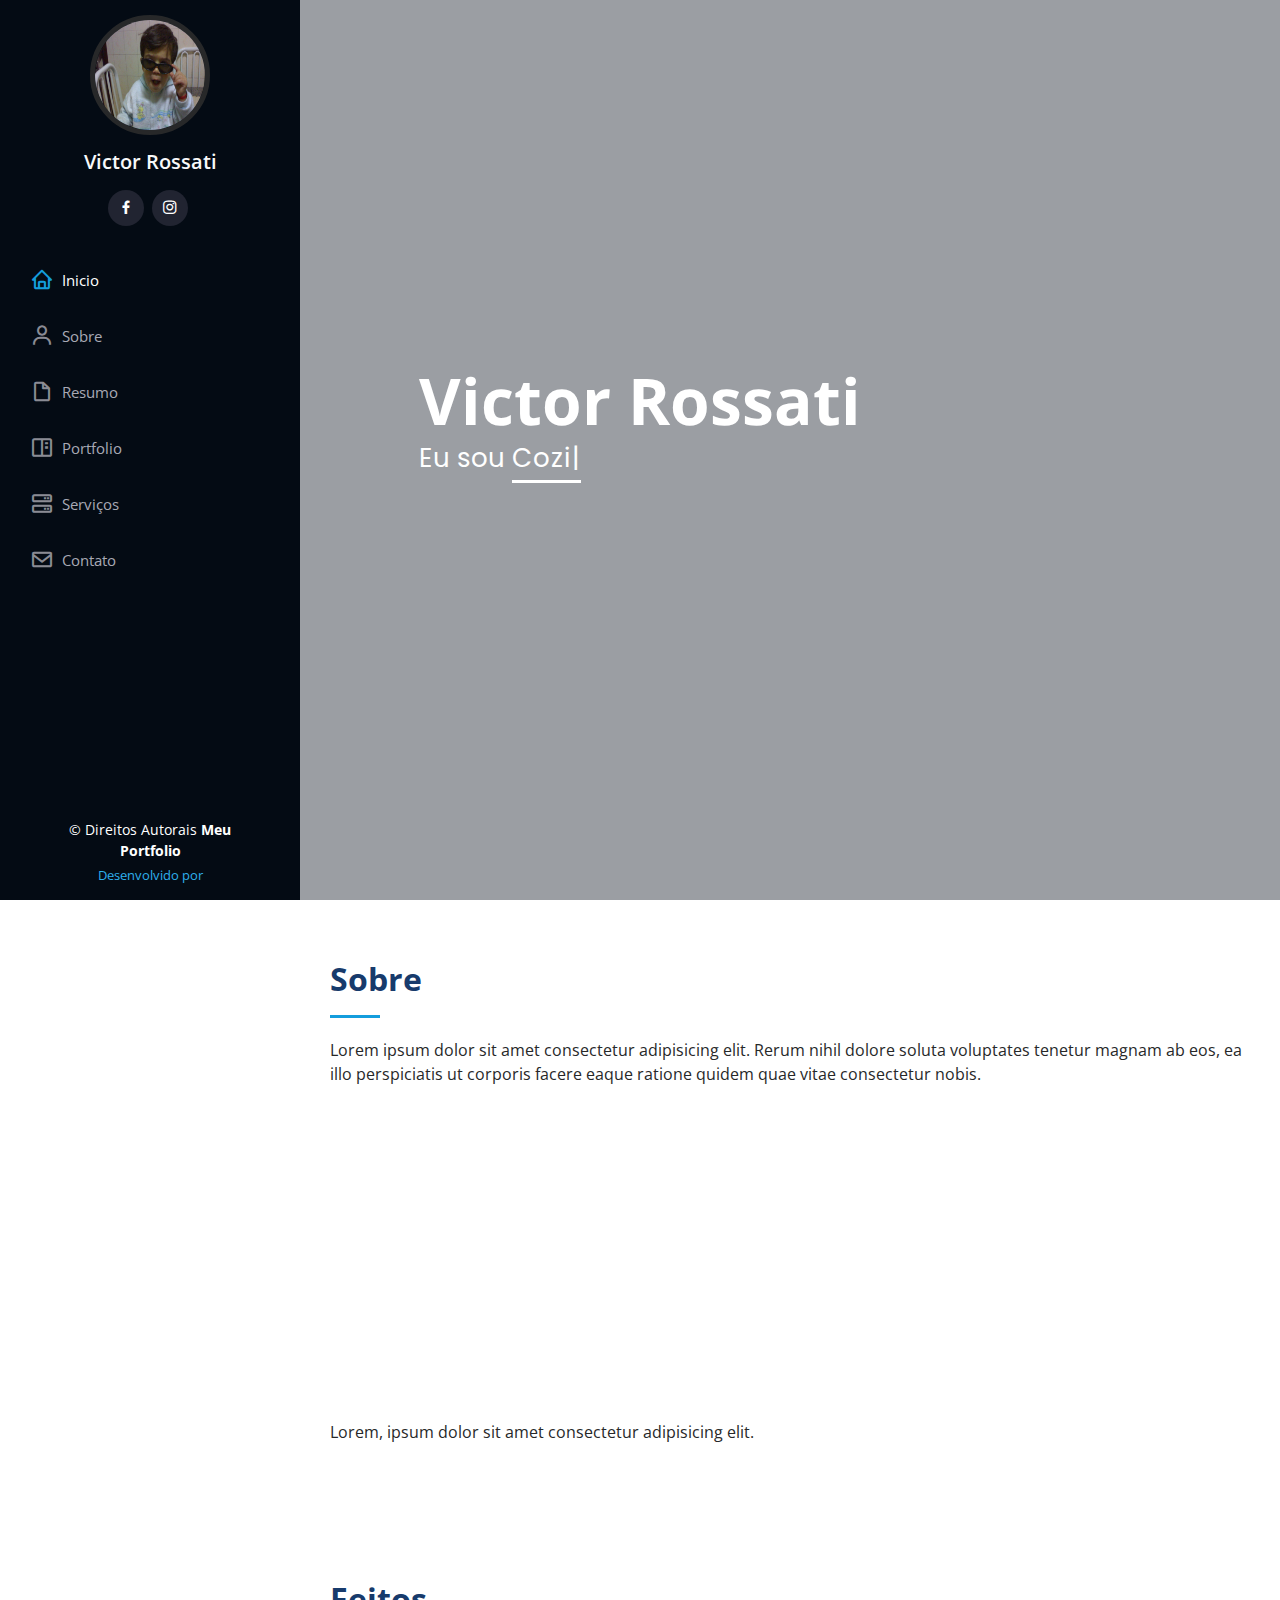
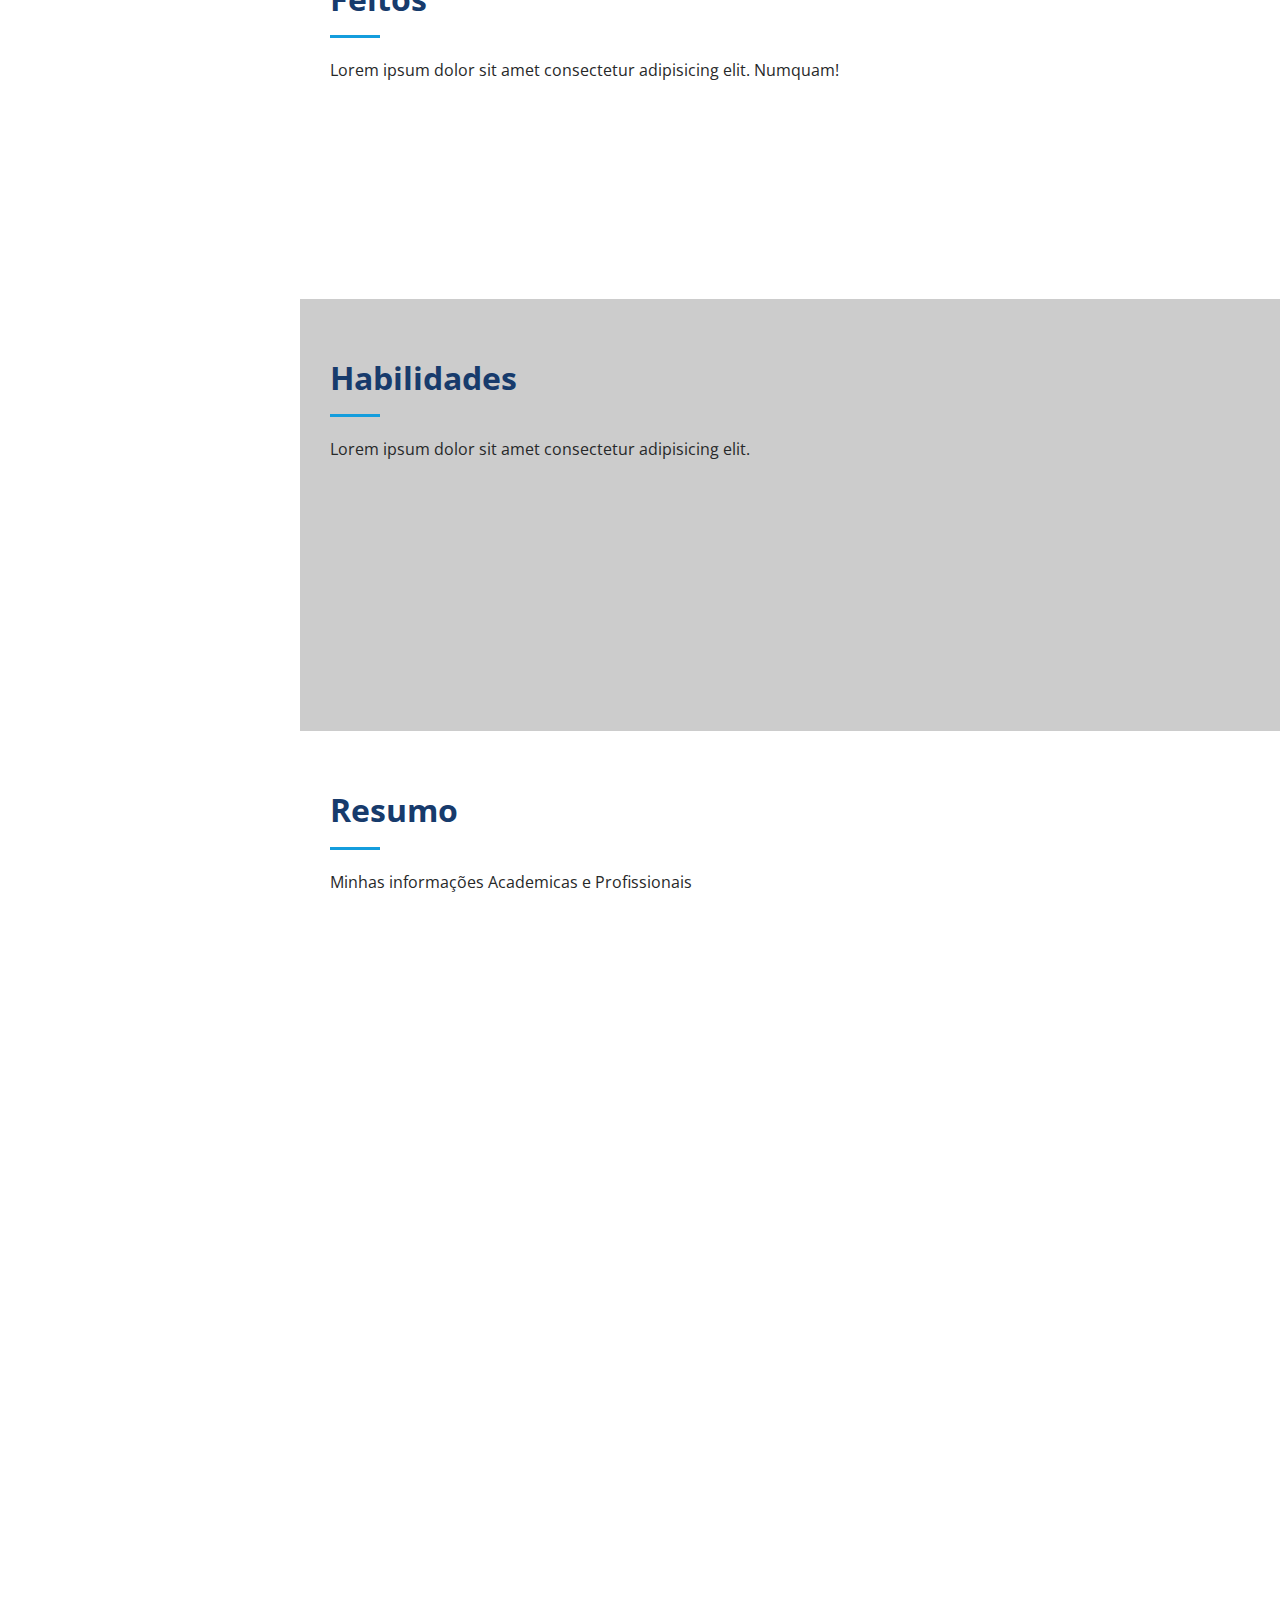
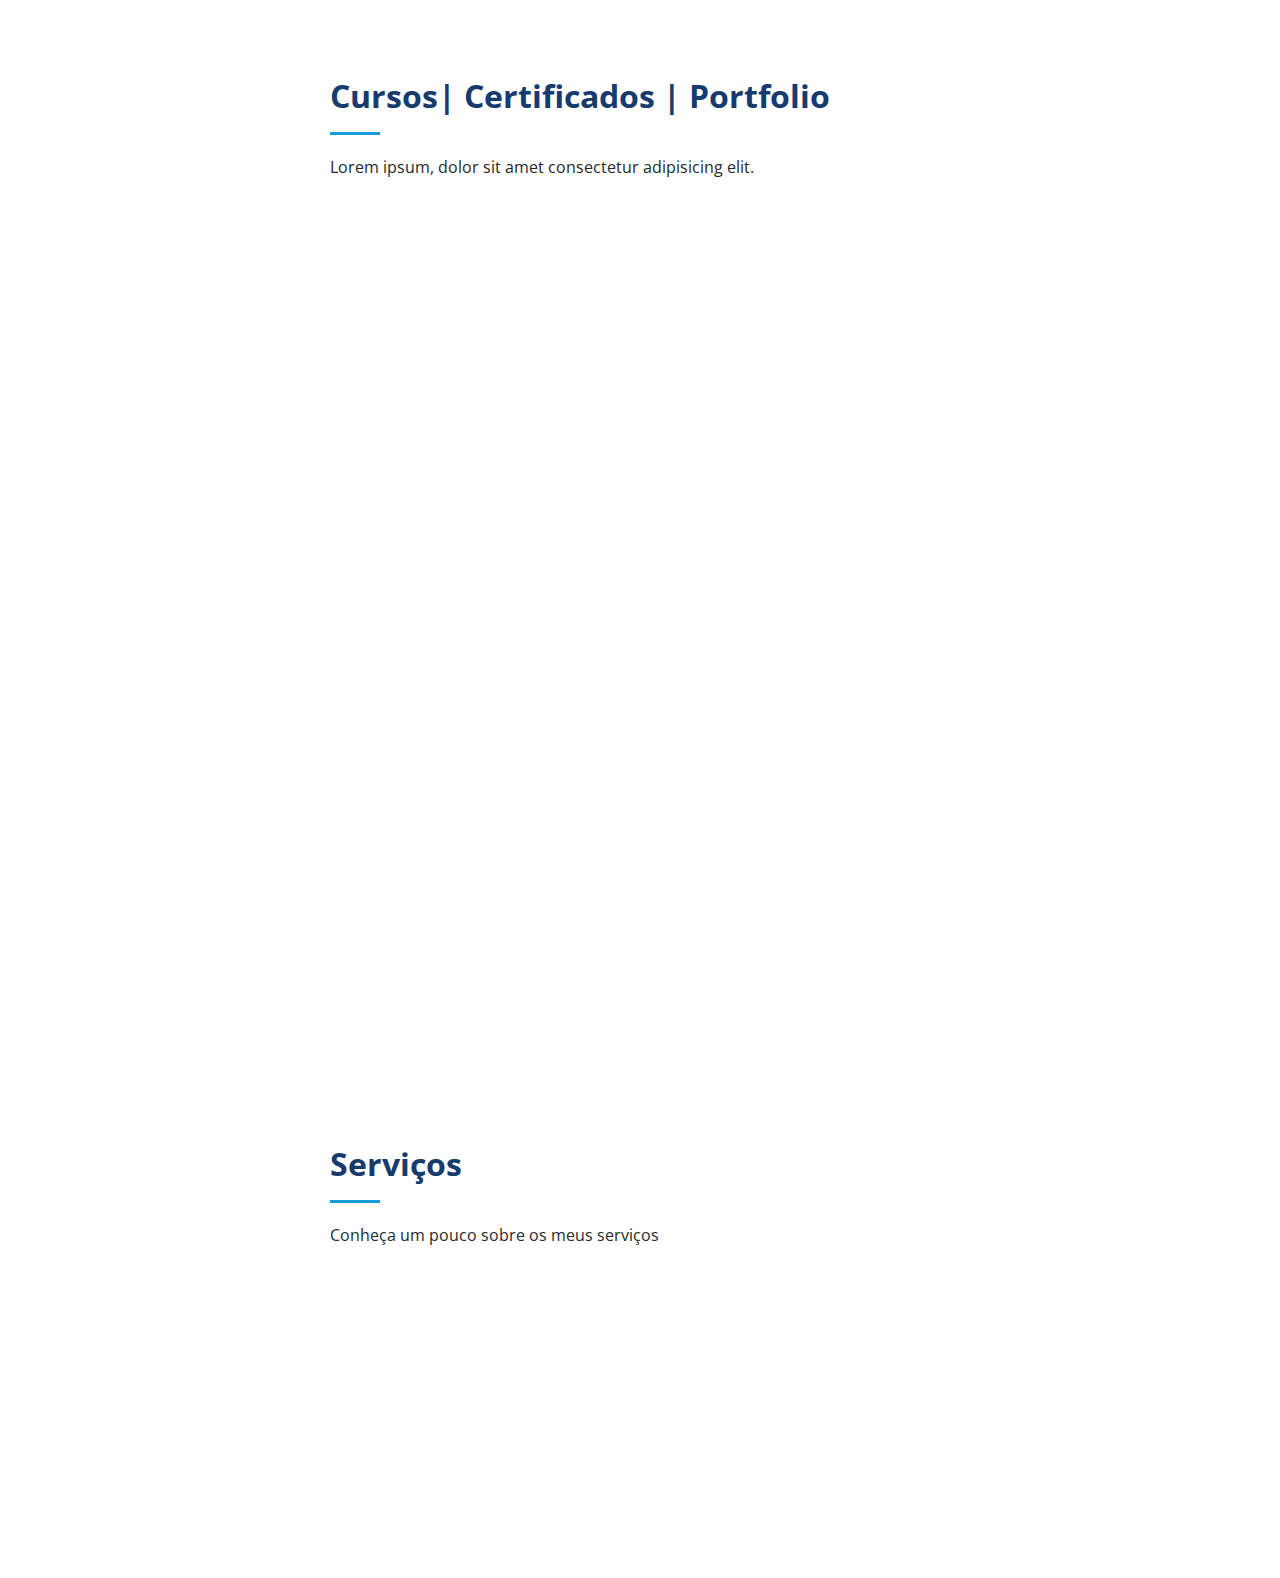
==== commit a0b85c7c: "update css e index" ====
--- a/index.html
+++ b/index.html
@@ -76,7 +76,7 @@
         <div class="hero-container" data-aos="fade-in"> <!-- container -->
 <h1> Victor Rossati </h1>
 <p> Eu sou 
-<span class="typed" data-typed-items="Cozinheiro, Nutricionista, Gastronomico, ">
+<span class="typed" data-typed-items="Cozinheiro, Nutricionista, Gastronômico, ">
     </span> </p>
          </div> <!-- fim container -->
      </section> <!-- fim HERO -->
@@ -204,59 +204,71 @@
 
                 <div class="row skills-content">
 
-<div class="col-lg-6" data-aos="fade-up">
-
-    <div class="progress">
-        <span class="skills"> HTML <i class="val">100%</i> </span>
-        <div class="progress-bar-wrap">
-            <div class="progress-bar" role="progressbar" aria-valuenow="100" aria-valuemin="0" aria-valuemax="100"></div>
-        </div>
-    </div> <!-- Fim progress 1 -->
-    <div class="progress">
-        <span class="skills"> CSS <i class="val">100%</i> </span>
-        <div class="progress-bar-wrap">
-            <div class="progress-bar" role="progressbar" aria-valuenow="100" aria-valuemin="0" aria-valuemax="100"></div>
-        </div>
-    </div> <!-- Fim progress 2 -->
-    <div class="progress">
-        <span class="skills"> JS <i class="val">100%</i> </span>
-        <div class="progress-bar-wrap">
-            <div class="progress-bar" role="progressbar" aria-valuenow="100" aria-valuemin="0" aria-valuemax="100"></div>
-        </div>
-    </div> <!-- Fim progress 3 -->
-</div> <!-- Fim fade up 1 -->
-    
-    <div class="col-lg-6" data-aos="fade-up" data-aos-delay="100"></div>
-    <div class="progress">
-        <span class="skills"> Python <i class="val">100%</i> </span>
-        <div class="progress-bar-wrap">
-            <div class="progress-bar" role="progressbar" aria-valuenow="100" aria-valuemin="0" aria-valuemax="100"></div>
-        </div>
-    </div> <!-- Fim progress 4 -->
-    <div class="progress">
-        <span class="skills"> Java <i class="val">100%</i> </span>
-        <div class="progress-bar-wrap">
-            <div class="progress-bar" role="progressbar" aria-valuenow="100" aria-valuemin="0" aria-valuemax="100"></div>
-        </div>
-    </div> <!-- Fim progress 5 -->
-    <div class="progress">
-        <span class="skills"> C## <i class="val">100%</i> </span>
-        <div class="progress-bar-wrap">
-            <div class="progress-bar" role="progressbar" aria-valuenow="100" aria-valuemin="0" aria-valuemax="100"></div>
-        </div>
-    </div> <!-- Fim progress 6 -->
-
-</div> <!-- Fim fade up 2 -->
-
+                <div class="col-lg-6" data-aos="fade-up">
+
+                <div class="progress">
+                    <span class="skill"> HTML <i class="val">100%</i> </span>
+                    <div class="progress-bar-wrap">
+                        <div class="progress-bar" role="progressbar" aria-valuenow="100" 
+                            aria-valuemin="0" aria-valuemax="100"> </div>
+                    </div>
+                </div> <!-- Fim progress 1 -->
+
+                <div class="progress">
+                    <span class="skill"> CSS <i class="val">85%</i> </span>
+                    <div class="progress-bar-wrap">
+                        <div class="progress-bar" role="progressbar" aria-valuenow="85"   aria-valuemin="0" aria-valuemax="100">
+                        </div>
+                    </div>
+                </div> <!-- Fim progress 2 -->
+
+                <div class="progress">
+                    <span class="skill"> JavaScript <i class="val">75%</i> </span>
+                    <div class="progress-bar-wrap">
+                        <div class="progress-bar" role="progressbar" aria-valuenow="75"   aria-valuemin="0" aria-valuemax="100">
+                        </div>
+                    </div>
+                </div> <!-- Fim progress 3 -->
+
+                </div> <!-- Fim fade up 1 -->
+
+                    <div class="col-lg-6" data-aos="fade-up" data-aos-delay="100">
+
+                        <div class="progress">
+                            <span class="skill"> Photoshop <i class="val">85%</i> </span>
+                            <div class="progress-bar-wrap">
+                                <div class="progress-bar" role="progressbar" aria-valuenow="85" 
+                                    aria-valuemin="0" aria-valuemax="100"> </div>
+                            </div>
+                        </div> <!-- Fim progress 4 -->
+
+                        <div class="progress">
+                            <span class="skill"> Illustrator <i class="val">95%</i> </span>
+                            <div class="progress-bar-wrap">
+                                <div class="progress-bar" role="progressbar" aria-valuenow="95" 
+                                    aria-valuemin="0" aria-valuemax="100"> </div>
+                            </div>
+                        </div> <!-- Fim progress 4 -->
+
+                        <div class="progress">
+                            <span class="skill"> Cerveja Artesanal <i class="val">45%</i> </span>
+                            <div class="progress-bar-wrap">
+                                <div class="progress-bar" role="progressbar" aria-valuenow="45" 
+                                    aria-valuemin="0" aria-valuemax="100"> </div>
+                            </div>
+                        </div> <!-- Fim progress 4 -->
+                                            
+                    </div> <!-- Fim fade up 2 -->
                 </div> <!-- Fim ROW -->
             </div> <!-- Fim container -->
-        </section> <!-- Fim skills / habilidades -->
-
-        <section id="resume" class="resume">
+        </section> <!-- Fim Seção skills / habilidades --> 
+
+        <section id="resume" class="resume"> 
             <div class="container">
+
                 <div class="section-title">
-                    <h2> Resumo </h2>
-                    <p>Lorem ipsum, dolor sit amet consectetur adipisicing elit.</p>
+                    <h2>Resumo</h2>
+                    <p>Minhas informações Academicas e Profissionais</p>
                 </div>
 
                 <div class="row">
@@ -265,33 +277,56 @@
 
                         <h3 class="resume-title">Sumário</h3>
                         <div class="resume-item pb-0">
-                            <h4>Victor Rossati</h4>
-                            <p><em> Lorem ipsum dolor sit amet consectetur adipisicing elit. Consectetur totam iste deserunt voluptas aspernatur quod quas deleniti odit, officia temporibus, quo voluptatibus recusandae, aliquid officiis nisi enim iusto possimus a.</em></p>
+                            <h4>Nome Amigo</h4>
+                            <p><em>Lorem ipsum dolor sit amet consectetur adipisicing elit. Quam, commodi itaque nihil, quisquam nostrum libero accusantium maxime vel illo eligendi laudantium quibusdam rerum alias placeat blanditiis aut, odio ratione cupiditate? </em></p>
                             <ul>
-                                <li> Sao Paulo - SP </li>
-                                <li> (11) 9 </li>
-                                <li> victorrossati06@gmail.com </li>
+                                <li>São Paulo - SP</li>
+                                <li>(11) 9 8765-4321</li>
+                                <li>email@email.com.br</li>
                             </ul>
                         </div>
 
-                        <h3 class="resume-title"> Formação Academica</h3>
+                        <h3 class="resume-title"> Escolaridade </h3>
                         <div class="resume-item">
-                            <h4>Técnologo em sistemas para internet</h4>
-                            <h5>2020 - 2022</h5>
+                            <h4>Técnologo em Sistemas para Internet</h4>
+                            <h5> 2020 - 2022 </h5>
                             <p><em>FAM, Faculdade das Américas - SP</em></p>
                         </div>
                         <div class="resume-item">
-
-                        </div>
-                       
-
-
-                    </div>
-
-
-             </div>,
-            </div>
-        </section>
+                            <h4>Técnico em Multimídia</h4>
+                            <h5>2012 - 2014 </h5>
+                            <p><em>Senac - SP</em></p>
+                        </div>                
+                    </div> <!-- Fim FADE - UP  -->
+
+                    <div class="col-lg-6" data-aos="fade-up" data-aos-delay="100">
+
+                        <h3 class="resume-title"> Experiências Profissionais</h3>
+                        <div class="resume-item">
+                            <h4>Professor | Docente</h4>
+                            <h5>2023 - atual </h5>
+                            <p><em>Senai - SP</em></p>
+                            <ul>
+                                <li>Ministrar Cursos de Front-End</li>
+                                <li>Ministrar Cursos de Informática</li>
+                            </ul>
+                        </div>
+                        <div class="resume-item">
+                            <h4>Analista de Suporte </h4>
+                            <h5>2018 - 2023 </h5>
+                            <p><em>ESPM</em></p>
+                            <ul>
+                                <li>Suporte tecnico aos professores</li>
+                                <li>Suporte tecnico aos alunos</li>
+                                <li>Realizar Manutenção dos Equipamentos de TI</li>
+                            </ul>
+                        </div>
+
+                    </div>
+
+                </div> <!-- Fim Row -->
+            </div> <!-- Fim container -->
+        </section><!-- Fim Resumo -->
 
         <section id="portfolio" class="portfolio">
             <div class="container">
@@ -306,21 +341,208 @@
 
                         <ul id="portfolio-filters">
                             <li data-filter="*" class="filter-active"> Todos </li>
-                            <li data-filter=".filter-app"> app </li>
-                            <li data-filter=".filter-card"> card </li>
-                            <li data-filter=".filter-web"> web </li>
+                            <li data-filter=".filter-prog"> app </li>
+                            <li data-filter=".filter-bd"> Banco de Dados </li>
+                            <li data-filter=".filter-front"> web </li>
                         </ul>
 
                     </div>
 
                 </div>
-            </div>
-        </section>
+            
+
+    <div class="row portfolio-container" data-aos="fade-up" data-aos-delay="100">
+        
+        <div class="col-lg-4 col-md-6 portfolio-item filter-prog">
+            <div class="portfolio-wrap">
+                <img src="img/portfolio/python.png" class="img-fluid" alt="">
+                <div class="portfolio-links">
+                    <a href="img/portfolio/python.png" class="portfolio-lightbox" data-gallery="portfolioGallery" title="Certificado do curso de Python"> <i class="bx bx-plus"></i></a>
+                    <a href="python.html" title="Mais Detalhes" target="_blank"> <i class="bx bx-link"></i></a>
+
+                </div>
+
+            </div>
+
+        </div>
+
+        <div class="col-lg-4 col-md-6 portfolio-item filter-front">
+            <div class="portfolio-wrap">
+                <img src="img/portfolio/html.png" class="img-fluid" alt="">
+                <div class="portfolio-links">
+                    <a href="img/portfolio/html.png" class="portfolio-lightbox" data-gallery="portfolioGallery" title="Certificado do curso de HTML"> <i class="bx bx-plus"></i></a>
+                    <a href="html.html" title="Mais Detalhes" target="_blank"> <i class="bx bx-link"></i></a>
+
+                </div>
+
+            </div>
+
+        </div>
+
+        <div class="col-lg-4 col-md-6 portfolio-item filter-bd">
+            <div class="portfolio-wrap">
+                <img src="img/portfolio/mysql.png" class="img-fluid" alt="">
+                <div class="portfolio-links">
+                    <a href="img/portfolio/mysql.png" class="portfolio-lightbox" data-gallery="portfolioGallery" title="Certificado do curso de mysql"> <i class="bx bx-plus"></i></a>
+                    <a href="mysql.html" title="Mais Detalhes" target="_blank"> <i class="bx bx-link"></i></a>
+
+                </div>
+
+            </div>
+
+        </div>
+
+        <div class="col-lg-4 col-md-6 portfolio-item filter-front">
+            <div class="portfolio-wrap">
+                <img src="img/portfolio/css.png" class="img-fluid" alt="">
+                <div class="portfolio-links">
+                    <a href="img/portfolio/css.png" class="portfolio-lightbox" data-gallery="portfolioGallery" title="Certificado do curso de CSS"> <i class="bx bx-plus"></i></a>
+                    <a href="css.html" title="Mais Detalhes" target="_blank"> <i class="bx bx-link"></i></a>
+
+                </div>
+
+            </div>
+
+        </div>
+
+        <div class="col-lg-4 col-md-6 portfolio-item filter-bd">
+            <div class="portfolio-wrap">
+                <img src="img/portfolio/sql.png" class="img-fluid" alt="">
+                <div class="portfolio-links">
+                    <a href="img/portfolio/sql.png" class="portfolio-lightbox" data-gallery="portfolioGallery" title="Certificado do curso de SQL"> <i class="bx bx-plus"></i></a>
+                    <a href="sql.html" title="Mais Detalhes" target="_blank"> <i class="bx bx-link"></i></a>
+
+                </div>
+
+            </div>
+
+        </div>
+
+        <div class="col-lg-4 col-md-6 portfolio-item filter-prog">
+            <div class="portfolio-wrap">
+                <img src="img/portfolio/java.png" class="img-fluid" alt="">
+                <div class="portfolio-links">
+                    <a href="img/portfolio/java.png" class="portfolio-lightbox" data-gallery="portfolioGallery" title="Certificado do curso de JAVA"> <i class="bx bx-plus"></i></a>
+                    <a href="java.html" title="Mais Detalhes" target="_blank"> <i class="bx bx-link"></i></a>
+
+                </div>
+
+            </div>
+
+        </div>
+
+        <div class="col-lg-4 col-md-6 portfolio-item filter-bd">
+            <div class="portfolio-wrap">
+                <img src="img/portfolio/mongodb.png" class="img-fluid" alt="">
+                <div class="portfolio-links">
+                    <a href="img/portfolio/mongodb.png" class="portfolio-lightbox" data-gallery="portfolioGallery" title="Certificado do curso de mongodb"> <i class="bx bx-plus"></i></a>
+                    <a href="mongodb.html" title="Mais Detalhes" target="_blank"> <i class="bx bx-link"></i></a>
+                </div>
+            </div>
+        </div>
+        <div class="col-lg-4 col-md-6 portfolio-item filter-prog">
+            <div class="portfolio-wrap">
+                <img src="img/portfolio/c++.png" class="img-fluid" alt="">
+                <div class="portfolio-links">
+                    <a href="img/portfolio/c++.png" class="portfolio-lightbox" data-gallery="portfolioGallery" title="Certificado do curso de c++"> <i class="bx bx-plus"></i></a>
+                    <a href="c++.html" title="Mais Detalhes" target="_blank"> <i class="bx bx-link"></i></a>
+                </div>
+            </div>
+        </div>
+        <div class="col-lg-4 col-md-6 portfolio-item filter-front">
+            <div class="portfolio-wrap">
+                <img src="img/portfolio/js.png" class="img-fluid" alt="">
+                <div class="portfolio-links">
+                    <a href="img/portfolio/js.png" class="portfolio-lightbox" data-gallery="portfolioGallery" title="Certificado do curso de js"> <i class="bx bx-plus"></i></a>
+                    <a href="js.html" title="Mais Detalhes" target="_blank"> <i class="bx bx-link"></i></a>
+                </div>
+            </div>
+        </div>
+    </div>
+
+      </div> <!-- Fim ROW portfolio-container -->
+     </section>  <!-- Fim Portfolio -->
+
+
+     <section id="services" class="services">
+        <div class="container">
+
+            <div class="section-title">
+                <h2>Serviços</h2>
+                <p>Conheça um pouco sobre os meus serviços</p>
+            </div>
+
+            <div class="row">
+
+                <div class="col-lg-4 col-md-6 icon-box" data-aos="fade-up">
+                    <div class="icon"> <i class="bi bi-filetype-html"> </i> </div>
+                    <h4 class="title"> HTML </h4>
+                    <p class="description"> Sou Dev Front-End com dominio em HTML </p>
+                </div>
+
+                <div class="col-lg-4 col-md-6 icon-box" data-aos="fade-up" data-aos-delay="100">
+                    <div class="icon"> <i class="bi bi-scissors"></i> </div>
+                    <h4 class="title"> Barbeiro / Cabeleireiro </h4>
+                    <p class="description"> Conheça os meus cursos de Barbearia. </p>
+                </div>
+
+                <div class="col-lg-4 col-md-6 icon-box" data-aos="fade-up" data-aos-delay="200">
+                    <div class="icon"> <i class="bi bi-scissors"></i> </div>
+                    <h4 class="title"> Barbeiro / Cabeleireiro </h4>
+                    <p class="description"> Conheça os meus cursos de Barbearia. </p>
+                </div>
+
+                <div class="col-lg-4 col-md-6 icon-box" data-aos="fade-up" data-aos-delay="300">
+                    <div class="icon"> <i class="bi bi-scissors"></i> </div>
+                    <h4 class="title"> Barbeiro / Cabeleireiro </h4>
+                    <p class="description"> Conheça os meus cursos de Barbearia. </p>
+                </div>
+
+                <div class="col-lg-4 col-md-6 icon-box" data-aos="fade-up" data-aos-delay="400">
+                    <div class="icon"> <i class="bi bi-scissors"></i> </div>
+                    <h4 class="title"> Barbeiro / Cabeleireiro </h4>
+                    <p class="description"> Conheça os meus cursos de Barbearia. </p>
+                </div>
+
+                <div class="col-lg-4 col-md-6 icon-box" data-aos="fade-up" data-aos-delay="500">
+                    <div class="icon"> <i class="bi bi-scissors"></i> </div>
+                    <h4 class="title"> Barbeiro / Cabeleireiro </h4>
+                    <p class="description"> Conheça os meus cursos de Barbearia. </p>
+                </div>
+
+                
+
+
+
+
+            </div> <!-- Fim ROW -->
+        </div> <!-- Fim container -->
+     </section> <!-- Fim services-->
+
 
 
     </main> <!-- Fim Main -->
 
+    <footer id="footer">
+        <div class="container">
+            <div class="copyright">
+                &copy; Direitos Autorais <strong> <span> Meu Portfolio </span> </strong>
+            </div>
+            <div class="creditos">
+                Desenvolvido por <a href="https://github.com/Mota1928474"></a>
+
+            </div>
+
+        </div>
+
+    </footer>
         
+
+    <a href="#" class="back-to-top d-flex align-items-center justify-content-center"> <i class="bi bi-arrow-up-short"></i></a>
+
+        
+
+
     <!-- validadores JS -->
 
     <script src="validador/purecounter/purecounter_vanilla.js"></script>
--- a/css/estilo.css
+++ b/css/estilo.css
@@ -2,10 +2,10 @@
 
 body{
     font-family: "Open Sans", sans-serif;
-    color: #2e89e4;
+    color: #272829;
 }
 a {
-    color: #2e89e4;
+    color: #149ddd;
     text-decoration: none;
 }
 a:hover{
@@ -18,7 +18,7 @@
 h4,
 h5,
 h6 {
-    font-family: 'Gill Sans', 'Gill Sans MT', Calibri, 'Trebuchet MS', sans-serif;
+    font-family: "Raleway" sans-serif;
 }
 /*======== botão back to top ======== */
 .back-to-top{
@@ -31,12 +31,12 @@
     background: #149ddd;
     width: 40px;
     height: 40px;
-
+    border-radius: 50px;
     transition: all 0,4s;
 }
 .back-to-top i{
     font-size: 28px;
-    color: #e62c2c;
+    color: #fff;
     line-height: 0;
 }
 .back-to-top:hover{
@@ -255,7 +255,7 @@
     overflow: hidden;
 }
 .section-bg{
-    background: #f5f8f5;
+    background: #ccc;
 }
 .section-title {
     padding-bottom: 30px;
@@ -508,4 +508,177 @@
 .portfolio .portfolio-wrap:hover .portfolio-links{
     opacity: 1;
     bottom: 0;
+}
+/* Portfolio Detalhes / Certificados  */
+.portfolio-details {
+    padding-top: 40px;
+}
+.portfolio-details .portfolio-details-slider img{
+    width: 100%;
+}
+.portfolio-details .portfolio-details-slider .swiper-pagination {
+    margin-top: 20px;
+    position: relative;
+}
+.portfolio-details .portfolio-details-slider .swiper-pagination.swiper-pagination-bullet {
+    width: 12px;
+    height: 12px;
+    background: #fff;
+    opacity: 1;
+    border: 1px solid #149ddd;
+}
+.portfolio-details .portfolio-details-slider .swiper-pagination.swiper-pagination-bullet-active {
+    background: #173b6c;
+}
+.portfolio-details .portfolio-info {
+    padding: 30px;
+    box-shadow: 0 0 30px rgba(5, 13, 24, 0.08);
+}
+.portfolio-details .portfolio-info h3 {
+    font-size: 22px;
+    font-weight: 700;
+    margin-bottom: 20px;
+    padding-bottom: 20px;
+    border-bottom: 1px solid #eee;
+}
+.portfolio-details .portfolio-info ul {
+    list-style: none;
+    padding: 0;
+    font-size: 15px;
+}
+;.portfolio-details .portfolio-info ul li+li {
+    margin-top: 30px;
+}
+.portfolio-details .portfolio-description {
+    padding-top: 30px;
+}
+.portfolio-details .portfolio-description h2{
+    font-size: 26px;
+    font-weight: 700;
+    margin-bottom: 20px;
+}
+.portfolio-details .portfolio-description p {
+    padding: 0;
+}
+/* Fim */
+/* nav-estrutural */
+.nav-estrutural {
+    padding: 20px 0;
+    background: #a6acb6;
+}
+.nav-estrutural h2 {
+    font-size: 26px;
+    font-weight: 300;
+}
+.nav-estrutural ol {
+    display: flex;
+    flex-wrap: wrap;
+    list-style: none;
+    padding: 0;
+    margin: 0;
+    font-size: 15px;
+}
+.nav-estrutural ol li+li::before{
+    display: inline-block;
+    padding-left: 10px;
+    color: #122f57;
+    content: "/";
+}
+@media (max-width: 768px) {
+    .nav-estrutural .d-flex {
+        display: block !important;
+    }
+    .nav-estrutural .ol {
+        display: block;
+    }
+    .nav-estrutural ol li {
+        display: inline-block;
+    }
+}
+/* ============== */
+/* Serviços */
+.services .icon-box {
+    margin-bottom: 20px;
+}
+.services .icon {
+    float: left;
+    display: flex;
+    align-items: center;
+    justify-content: center;
+    width: 54px;
+    height: 54px;
+    border-radius: 60%;
+    background: #149ddd;
+    transition: 0.9s;
+    border: 1px solid #1f5297;
+}
+.services .icon i {
+    color: #fff;
+    font-size: 24px;
+    line-height: 0;
+}
+.services .icon-box:hover .icon {
+    background: #cec4c3;
+}
+.services .icon-box:hover .icon i {
+    color: #149ddd;
+}
+.services .title {
+    margin-left: 80px;
+    font-weight: 700;
+    margin-bottom: 15px;
+    font-size: 18px;
+    color: #2eafec;
+}
+.services .title:hover {
+    color: white;
+    transition: 0.3s;
+}
+.services .description {
+    margin-left: 80px;
+    line-height: 24px;
+    font-size: 14px;
+    color: #149ddd;
+}
+
+
+/* fim serviços */
+/* ============== */
+/* Avaliações */
+
+
+
+/* Fim avaliações */
+/* ============== */
+/* Contatos */
+
+/* fim contatos */
+
+/* Roda pé */
+#footer {
+    padding: 15px;
+    color: #fff;
+    font-size: 14px;
+    position: fixed;
+    left: 0;
+    bottom: 0;
+    width: 300px;
+    z-index: 9999;
+    background: #040b14;
+}
+#footer .copyright {
+    text-align: center;
+}
+#footer .creditos {
+    padding-top: 5px;
+    text-align: center;
+    font-size: 13px;
+    color: #2eafec;
+}
+@media (max-width: 1199px) {
+    #footer {
+        position: static;
+        width: auto;
+        padding-right: 20px 15px;
+    }
 }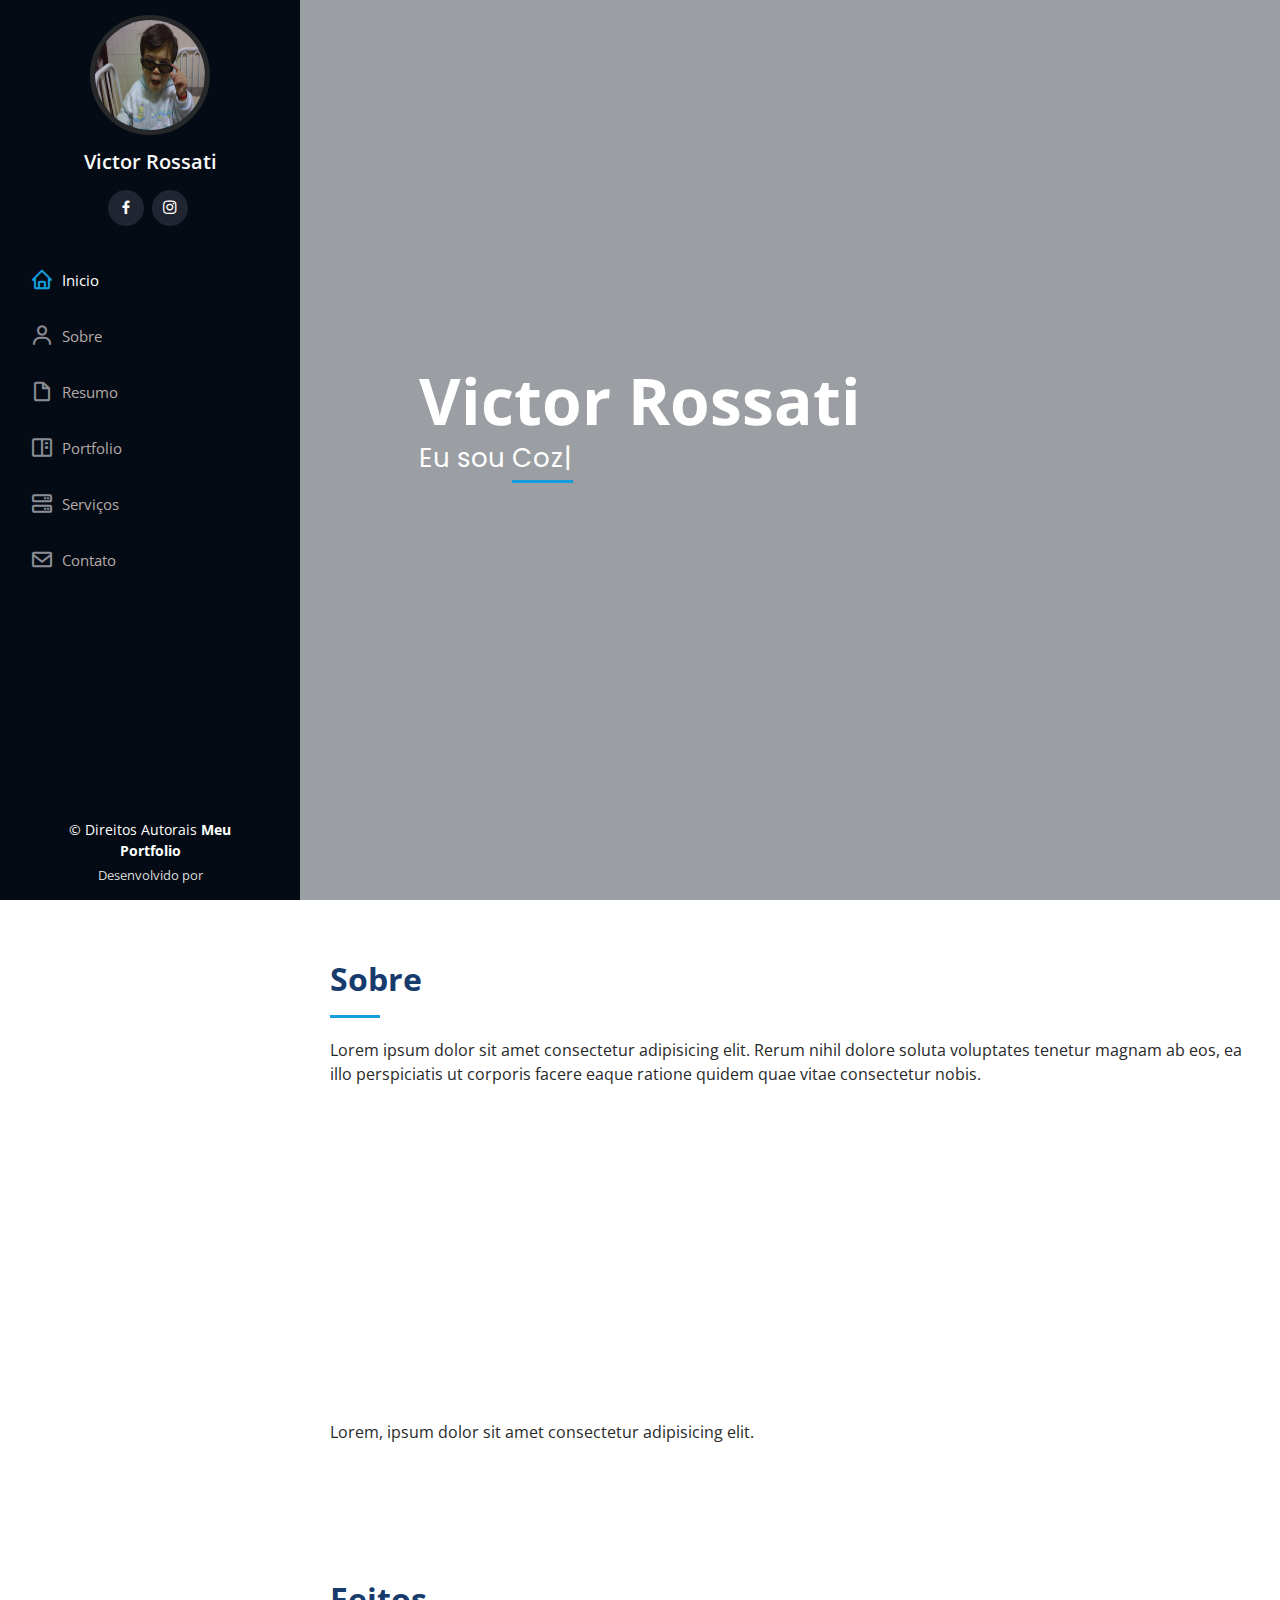
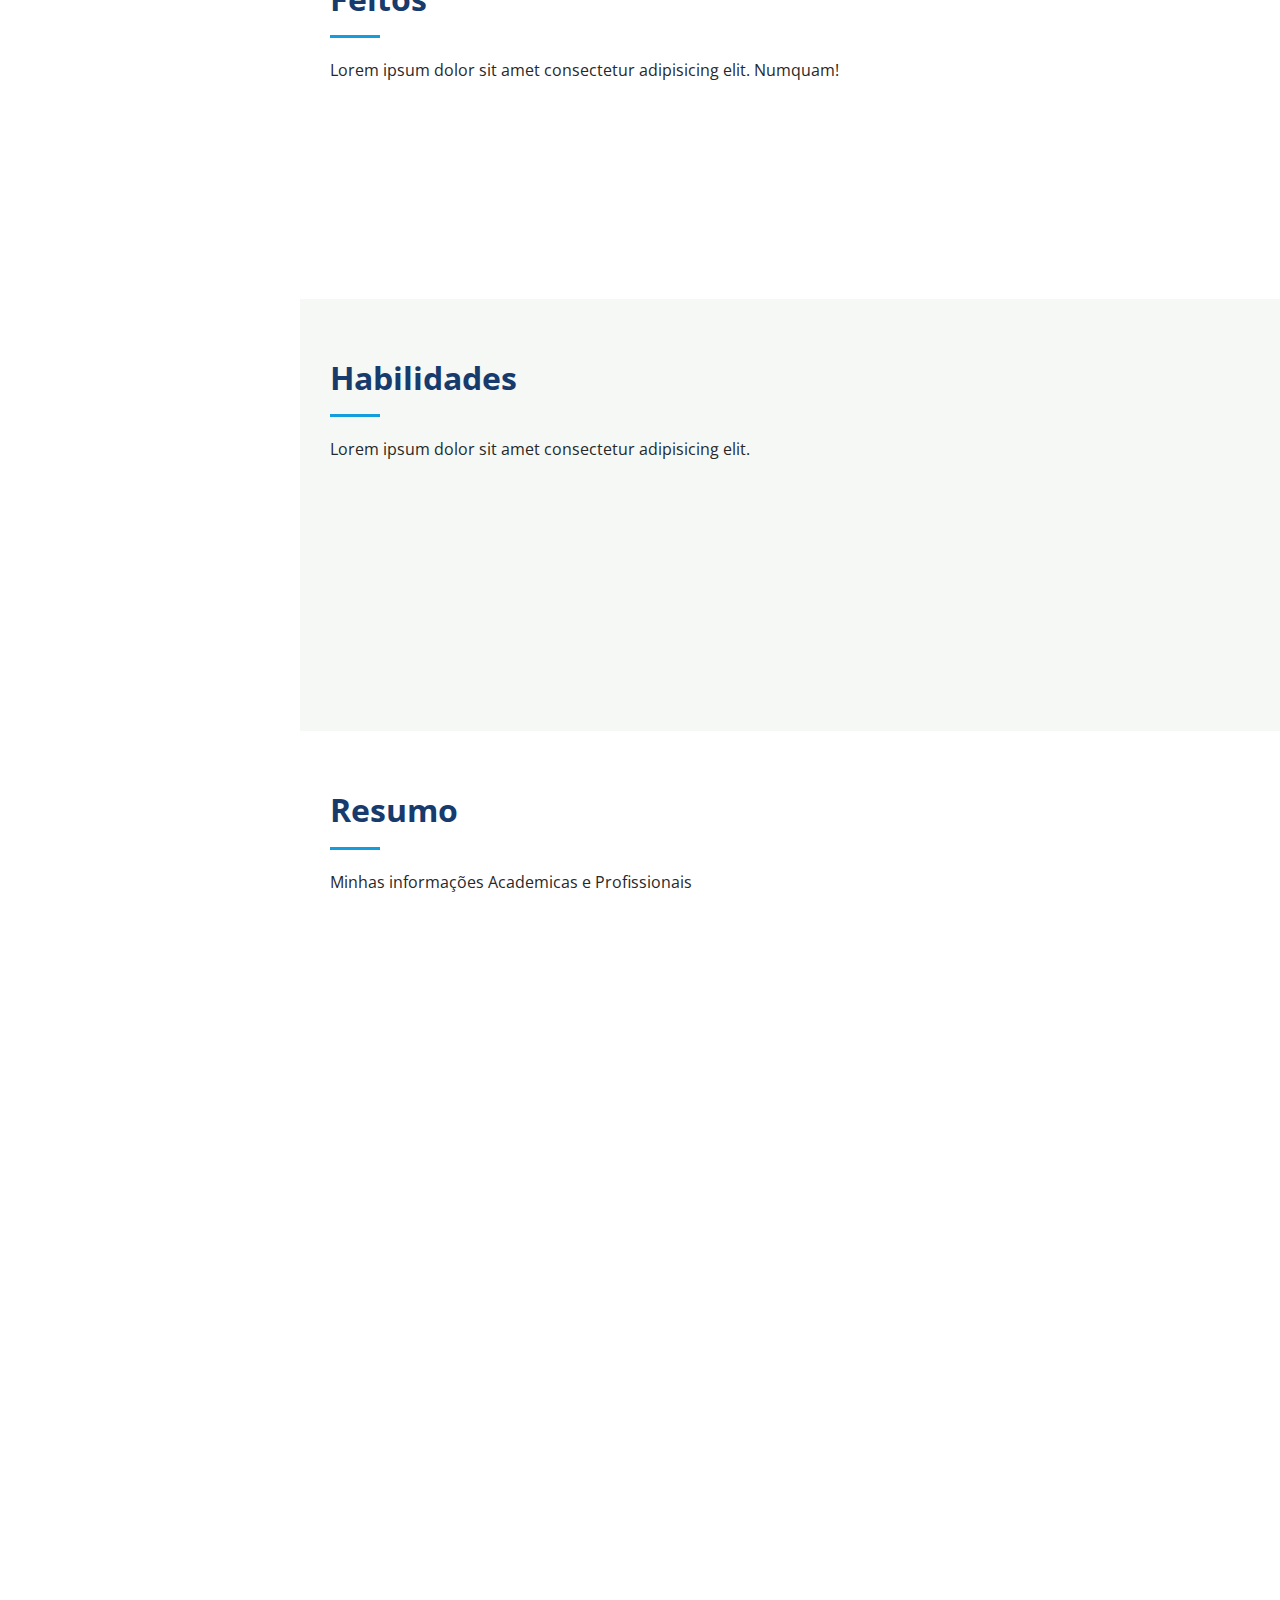
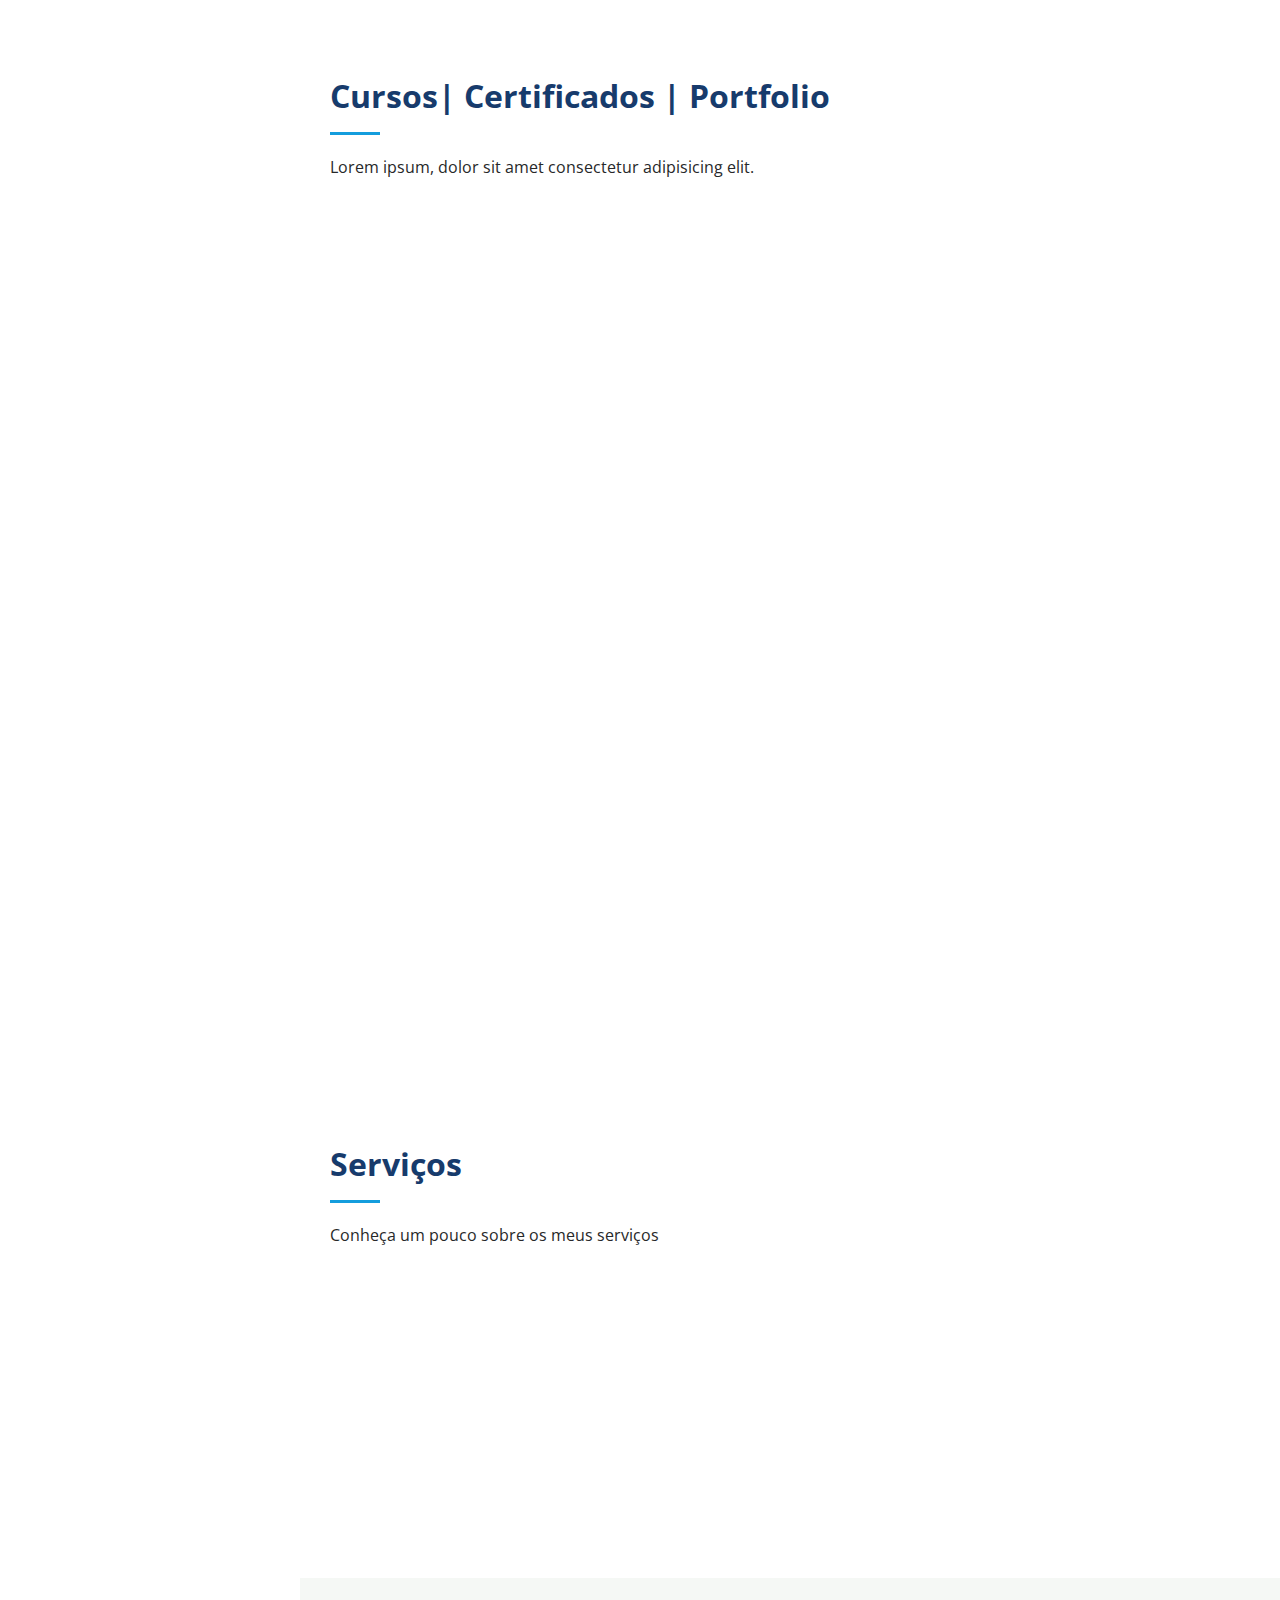
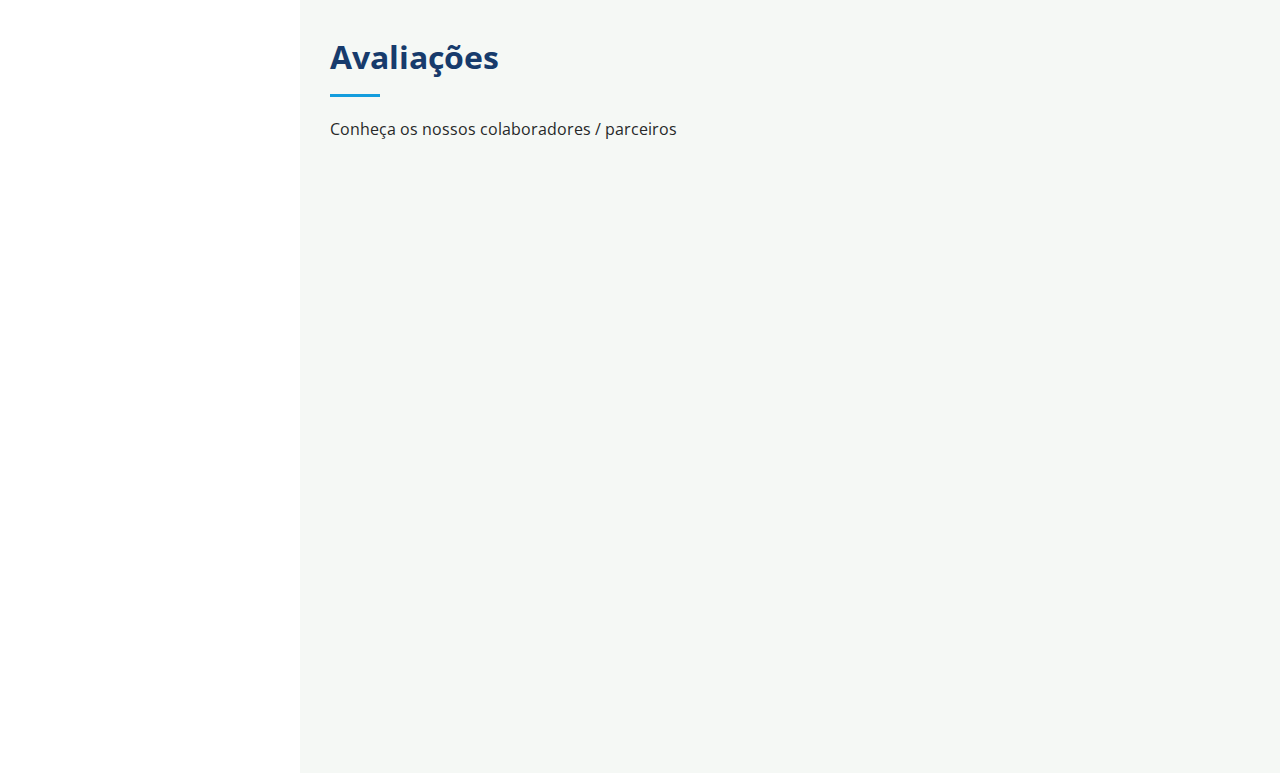
==== commit cd8416d7: "upload" ====
--- a/index.html
+++ b/index.html
@@ -510,15 +510,99 @@
                     <p class="description"> Conheça os meus cursos de Barbearia. </p>
                 </div>
 
-                
-
-
-
-
             </div> <!-- Fim ROW -->
         </div> <!-- Fim container -->
      </section> <!-- Fim services-->
 
+        <section id="testimonials" class="testimonials section-bg">
+            <div class="container">
+
+                <div class="section-title">
+                    <h2>Avaliações</h2>
+                    <p>Conheça os nossos colaboradores / parceiros </p>
+                </div>
+
+                <div class="testimonials-slider swiper" data-aos="fade-up" data-aos-delay="100">
+
+                    <div class="swiper-wrapper">
+
+                        <div class="swiper-slide">
+                            <div class="testimonials-item" data-aos="fade-up">
+                                <p>
+                                    <i class="bx bxs-quote-alt-left quote-icon-left"></i>
+                                    Parabens pelo excelente trabalho realizado... etc. etc..
+                                    <i class="bx bxs-quote-alt-right quote-icon-left"> </i>
+                                </p>
+                                <img src="img/depoimentos/testimonials-1.jpg" alt="" class="testimonial-img">
+                                <h3>Jax Teller</h3>
+                                <h4>CEO &amp; Fundador SOA</h4>
+                            </div>
+
+                        </div>
+
+                        <div class="swiper-slide">
+                            <div class="testimonials-item" data-aos="fade-up">
+                                <p>
+                                    <i class="bx bxs-quote-alt-left quote-icon-left"></i>
+                                    Parabens pelo excelente trabalho realizado... etc. etc..
+                                    <i class="bx bxs-quote-alt-right quote-icon-left"> </i>
+                                </p>
+                                <img src="img/depoimentos/testimonials-1.jpg" alt="" class="testimonial-img">
+                                <h3>Jax Teller</h3>
+                                <h4>CEO &amp; Fundador SOA</h4>
+                            </div>
+
+                        </div>
+
+                        <div class="swiper-slide">
+                            <div class="testimonials-item" data-aos="fade-up">
+                                <p>
+                                    <i class="bx bxs-quote-alt-left quote-icon-left"></i>
+                                    Parabens pelo excelente trabalho realizado... etc. etc..
+                                    <i class="bx bxs-quote-alt-right quote-icon-left"> </i>
+                                </p>
+                                <img src="img/depoimentos/testimonials-1.jpg" alt="" class="testimonial-img">
+                                <h3>Jax Teller</h3>
+                                <h4>CEO &amp; Fundador SOA</h4>
+                            </div>
+
+                        </div>
+
+                        <div class="swiper-slide">
+                            <div class="testimonials-item" data-aos="fade-up">
+                                <p>
+                                    <i class="bx bxs-quote-alt-left quote-icon-left"></i>
+                                    Parabens pelo excelente trabalho realizado... etc. etc..
+                                    <i class="bx bxs-quote-alt-right quote-icon-left"> </i>
+                                </p>
+                                <img src="img/depoimentos/testimonials-1.jpg" alt="" class="testimonial-img">
+                                <h3>Jax Teller</h3>
+                                <h4>CEO &amp; Fundador SOA</h4>
+                            </div>
+
+                        </div>
+
+                        <div class="swiper-slide">
+                            <div class="testimonials-item" data-aos="fade-up">
+                                <p>
+                                    <i class="bx bxs-quote-alt-left quote-icon-left"></i>
+                                    Parabens pelo excelente trabalho realizado... etc. etc..
+                                    <i class="bx bxs-quote-alt-right quote-icon-left"> </i>
+                                </p>
+                                <img src="img/depoimentos/testimonials-1.jpg" alt="" class="testimonial-img">
+                                <h3>Jax Teller</h3>
+                                <h4>CEO &amp; Fundador SOA</h4>
+                            </div>
+
+                        </div>
+
+                    </div>
+                    <div class="swiper-pagination"></div>
+
+                </div>
+
+            </div>
+        </section>
 
 
     </main> <!-- Fim Main -->
--- a/css/estilo.css
+++ b/css/estilo.css
@@ -1,6 +1,6 @@
-/*======== CSS GERAL ======== */
-
-body{
+/*  ==========- CSS Geral -==========    */
+
+body {
     font-family: "Open Sans", sans-serif;
     color: #272829;
 }
@@ -12,16 +12,12 @@
     color: #37b3ed;
     text-decoration: none;
 }
-h1,
-h2,
-h3,
-h4,
-h5,
-h6 {
+h1, h2, h3, h3, h4, h5, h6 {
     font-family: "Raleway" sans-serif;
 }
-/*======== botão back to top ======== */
-.back-to-top{
+
+/* ===== botão back to top  ====== */
+.back-to-top {
     position: fixed;
     visibility: hidden;
     opacity: 0;
@@ -32,7 +28,7 @@
     width: 40px;
     height: 40px;
     border-radius: 50px;
-    transition: all 0,4s;
+    transition: all 0.4s;
 }
 .back-to-top i{
     font-size: 28px;
@@ -47,7 +43,8 @@
     visibility: visible;
     opacity: 1;
 }
-/*======== header ======== */
+
+/* =====   Header    */
 #header {
     position: fixed;
     top: 0;
@@ -60,13 +57,12 @@
     background: #040b14;
     overflow-y: auto;
 }
-#header .profile img{
+#header .profile img {
     margin: 15px auto;
     display: block;
     width: 120px;
+    height: 120px;
     border: 5px solid #272829;
-    height: 120px;
-    border-radius: 100px;
 }
 #header .profile h1{
     font-size: 20px;
@@ -93,46 +89,49 @@
     text-align: center;
     width: 36px;
     height: 36px;
-    transition: 0.3s;    
+    transition: 0.3s;
 }
 #header .profile .social-links a:hover{
     background: #149ddd;
     color: #fff;
     text-decoration: none;
 }
+
 #main {
     margin-left: 300px;
 }
-.container,
+.container, 
 .container-fluid {
-  padding-left: 30px;
-  padding-right: 30px;
-}
+    padding-left: 30px;
+    padding-right: 30px;
+}
+
 @media (max-width: 1199px) {
     #header {
-      left: 300px;
-    }
-  
+        left: -300px;
+    }
     #main {
-      margin-left: 0;
-    }
-  
+        margin-left: 0;
+    }
     .container,
     .container-fluid {
-      padding-left: 12px;
-      padding-right: 12px;
-    }
-  }
-  /* Menu Navegação */
-.nav-menu{
+        padding-left: 12px;
+        padding-right: 12px;
+    }
+}
+/* ===== Menu navegação
+    Desktop Menu 
+=================   */
+
+.nav-menu {
     padding: 30px 0 0 0;
-  }
-.nav-menu *{
+}
+.nav-menu * {
     margin: 0;
     padding: 0;
     list-style: none;
 }
-.nav-menu>ul>li{
+.nav-menu>ul>li {
     position: relative;
     white-space: nowrap;
 }
@@ -140,7 +139,7 @@
 .nav-menu a:focus{
     display: flex;
     align-items: center;
-    color: #a8a9b4;
+    color: #b4a9a8;
     padding: 12px 15px;
     margin-bottom: 8px;
     transition: 0.3s;
@@ -155,16 +154,17 @@
 .nav-menu a:hover,
 .nav-menu .active,
 .nav-menu .active:focus,
-.nav-menu li:hover>a{
+.nav-menu li:hover>a {
     text-decoration: none;
     color: #fff;
 }
 .nav-menu a:hover i,
 .nav-menu .active i,
 .nav-menu .active:focus i,
-.nav-menu li:hover>a i{
+.nav-menu li:hover>a i {
     color: #149ddd;
 }
+
 /**  Menu Mobile   **/
 .mobile-nav-toggle {
     position: fixed;
@@ -191,13 +191,13 @@
 .mobile-nav-active #header{
     left: 0;
 }
-/*===== Hero =====*/
-#hero{
+/*=====  Hero ===== */
+#hero {
     width: 100%;
     height: 100vh;
     background: url("../img/gastro.jpg") top center;
     background-size: cover;
-}  
+}
 #hero::before{
     content: "";
     background: rgba(5, 13, 24, 0.4);
@@ -213,7 +213,7 @@
     z-index: 2;
     min-width: 300px;
 }
-#hero h1{
+#hero h1 {
     margin: 0 0 10px 0;
     font-size: 64px;
     font-weight: 700;
@@ -230,32 +230,32 @@
     color: #fff;
     padding-bottom: 4px;
     letter-spacing: 1px;
-    border-bottom: 3px solid #fff;
+    border-bottom: 3px solid #149ddd;
 }
 
 @media (min-width: 1024px) {
-   #hero{
-    background-attachment: fixed;
-   } 
-}
-@media (max-width:768px) {
-    #hero h1{
-     font-size: 28px;
-     line-height: 36px;
-    }
-    #hero h2{
+    #hero {
+        background-attachment: fixed;
+    }
+}
+@media (max-width: 768px) {
+    #hero h1 {
+        font-size: 28px;
+        line-height: 36px;
+    }
+    #hero h2 {
         font-size: 18px;
         line-height: 24px;
         margin-bottom: 30px;
     }
 }
-/* ====== Seção Geral ====== */
-section{
+/* ========= Seção Geral  =====*/
+section {
     padding: 60px 0;
     overflow: hidden;
 }
 .section-bg{
-    background: #ccc;
+    background: #f5f8f5;
 }
 .section-title {
     padding-bottom: 30px;
@@ -279,9 +279,9 @@
     left: 0;
 }
 .section-title p{
-    margin-bottom: 0 ;
-}
-/* === Sobre === */
+    margin-bottom: 0;
+}
+/*=== Sobre  ====*/ 
 .about .content h3{
     font-weight: 700;
     font-size: 26px;
@@ -305,7 +305,7 @@
     color: #2eafec;
     line-height: 0;
 }
-/* === Feitos === */
+/*  Feitos  */
 .facts {
     padding-bottom: 30px;
 }
@@ -329,14 +329,14 @@
     color: #040b14;
     margin-left: 60px;
 }
-.facts .count-box p {
+.facts .count-box p{
     padding: 15px 0 0 0;
     margin: 0 0 0 60px;
     font-family: "Raleway", sans-serif;
     font-size: 14px;
     color: #122f57;
 }
-.facts .count-box a{
+.facts .count-box a {
     font-weight: 600;
     display: block;
     margin-top: 20px;
@@ -349,14 +349,14 @@
     color: #1f5297;
 }
 
-/* Skills */
+/* Skills  */
 .skills .progress {
     height: 60px;
     display: block;
     background: none;
     border-radius: 0;
 }
-.skills .progress .skills {
+.skills .progress .skill {
     padding: 0;
     margin: 0 0 6px 0;
     text-transform: uppercase;
@@ -365,12 +365,12 @@
     font-family: "Poppins", sans-serif;
     color: #040b14;
 }
-.skills .progress .skills .val {
+.skills .progress .skill .val {
     float: right;
     font-style: normal;
 }
-.skills .progress-bar-wrap {
-    background: #a0a0a3; /* cor da barra sem preenchimento */
+.skills .progress-bar-wrap{
+    background: #a0a0a3; /*cor da barra sem preenchimento */
     height: 10px;
 }
 .skills .progress-bar {
@@ -380,13 +380,13 @@
     background: #149ddd;
 }
 /* Resumo */
-.resume .resume-title{
+.resume .resume-title {
     font-size: 26px;
     font-weight: 700;
     margin-top: 20px;
     margin-bottom: 20px;
     color: #040b14;
-} 
+}
 .resume .resume-item{
     padding: 0 0 20px 20px;
     margin-top: -2px;
@@ -402,7 +402,7 @@
     color: #050d18;
     margin-bottom: 10px;
 }
-.resume .resume-item h5{
+.resume .resume-item h5 {
     font-size: 16px;
     background: #a6acb6;
     padding: 5px 15px;
@@ -424,10 +424,10 @@
     border-radius: 50px;
     left: -9px;
     top: 0;
-    background: #b4a9a8;
-    border: 2px solid;
-}
-/* portfolio */
+    background: #cec4c3;
+    border: 2px solid #173b6c;
+}
+/*  portfolio  */
 .portfolio .portfolio-item{
     margin-bottom: 30px;
 }
@@ -436,26 +436,26 @@
     margin: 0 auto 35px auto;
     list-style: none;
     text-align: center;
-    background: #f5f8f5;
+    background: #c7c9c7;
     border-radius: 50px;
 }
-.portfolio #portfolio-filters li{
+.portfolio #portfolio-filters li {
     cursor: pointer;
     display: inline-block;
     padding: 10px 15px 8px 15px;
     font-size: 14px;
     font-weight: 600;
     line-height: 1;
-     text-transform: uppercase;
-     color: #050d18;
-     margin-bottom: 5px;
-     transition: all 0.3s ease-in-out;
+    text-transform: uppercase;
+    color: #050d18;
+    margin-bottom: 5px;
+    transition: all 0.3s ease-in-out;
 }
 .portfolio #portfolio-filters li:hover,
 .portfolio #portfolio-filters li.filter-active {
     color: #149ddd;
 }
-.portfolio .portfolio-wrap{
+.portfolio .portfolio-wrap {
     transition: 0.3s;
     position: relative;
     overflow: hidden;
@@ -473,16 +473,16 @@
     z-index: 2;
     opacity: 0;
 }
-.portfolio .portfolio-wrap .portfolio-links{
-    opacity: 1;
-    left: 0;
-    right: 0;
-    bottom: -60px;
-    z-index: 3;
-    position: absolute;
-    transition: all ease-in-out 0.3s;
-    display: flex;
-    justify-content: center;
+.portfolio .portfolio-wrap .portfolio-links {
+   opacity: 1;
+   left: 0;
+   right: 0;
+   bottom: -60px;
+   z-index: 3;
+   position: absolute;
+   transition: all ease-in-out 0.3s;
+   display: flex;
+   justify-content: center; 
 }
 .portfolio .portfolio-wrap .portfolio-links a {
     color: #fff;
@@ -509,25 +509,25 @@
     opacity: 1;
     bottom: 0;
 }
-/* Portfolio Detalhes / Certificados  */
+/*  Portfolio Detalhes / Certificados  */
 .portfolio-details {
     padding-top: 40px;
 }
-.portfolio-details .portfolio-details-slider img{
+.portfolio-details .portfolio-details-slider img {
     width: 100%;
 }
 .portfolio-details .portfolio-details-slider .swiper-pagination {
     margin-top: 20px;
     position: relative;
 }
-.portfolio-details .portfolio-details-slider .swiper-pagination.swiper-pagination-bullet {
+.portfolio-details .portfolio-details-slider .swiper-pagination .swiper-pagination-bullet {
     width: 12px;
     height: 12px;
     background: #fff;
     opacity: 1;
     border: 1px solid #149ddd;
 }
-.portfolio-details .portfolio-details-slider .swiper-pagination.swiper-pagination-bullet-active {
+.portfolio-details .portfolio-details-slider .swiper-pagination .swiper-pagination-bullet-active {
     background: #173b6c;
 }
 .portfolio-details .portfolio-info {
@@ -539,15 +539,15 @@
     font-weight: 700;
     margin-bottom: 20px;
     padding-bottom: 20px;
-    border-bottom: 1px solid #eee;
+    border-bottom: 1px solid #3e6ed6;
 }
 .portfolio-details .portfolio-info ul {
     list-style: none;
     padding: 0;
     font-size: 15px;
 }
-;.portfolio-details .portfolio-info ul li+li {
-    margin-top: 30px;
+.portfolio-details .portfolio-info ul li+li{
+    margin-top: 10px;
 }
 .portfolio-details .portfolio-description {
     padding-top: 30px;
@@ -560,8 +560,8 @@
 .portfolio-details .portfolio-description p {
     padding: 0;
 }
-/* Fim */
-/* nav-estrutural */
+/* Fim  */
+/* Nav-Estrutural  */
 .nav-estrutural {
     padding: 20px 0;
     background: #a6acb6;
@@ -588,15 +588,15 @@
     .nav-estrutural .d-flex {
         display: block !important;
     }
-    .nav-estrutural .ol {
+    .nav-estrutural ol {
         display: block;
     }
     .nav-estrutural ol li {
         display: inline-block;
     }
 }
-/* ============== */
-/* Serviços */
+/*=======================*/
+/* Serviços  */
 .services .icon-box {
     margin-bottom: 20px;
 }
@@ -641,20 +641,19 @@
     color: #149ddd;
 }
 
-
-/* fim serviços */
-/* ============== */
-/* Avaliações */
-
-
-
-/* Fim avaliações */
-/* ============== */
-/* Contatos */
-
-/* fim contatos */
-
-/* Roda pé */
+/* fim Serviços  */
+/* ======================*/
+/* Avaliacoes */
+
+
+
+/* Fim Avaliacoes */ 
+/* Contatos  */
+
+
+/* fim contatos */ 
+
+/* Roda pé  */
 #footer {
     padding: 15px;
     color: #fff;
@@ -673,7 +672,7 @@
     padding-top: 5px;
     text-align: center;
     font-size: 13px;
-    color: #2eafec;
+    color: #dbdbdb;
 }
 @media (max-width: 1199px) {
     #footer {
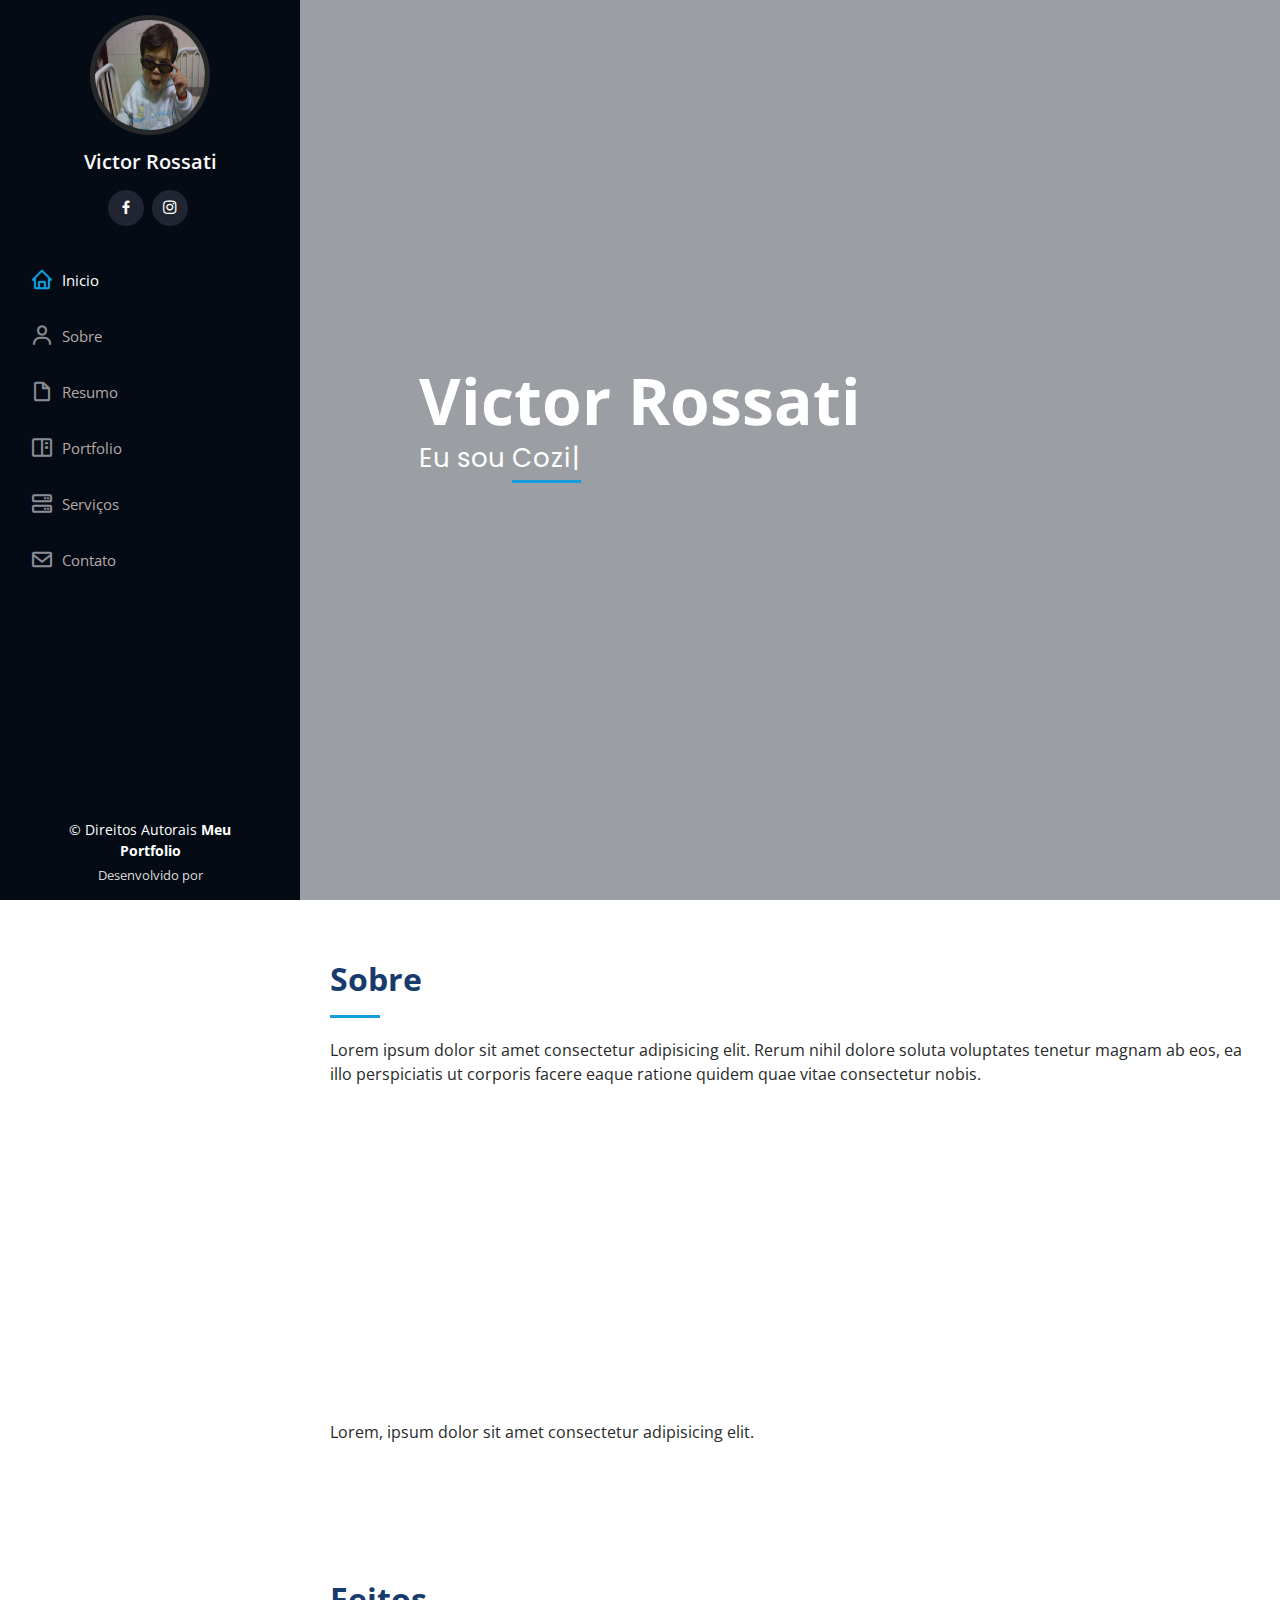
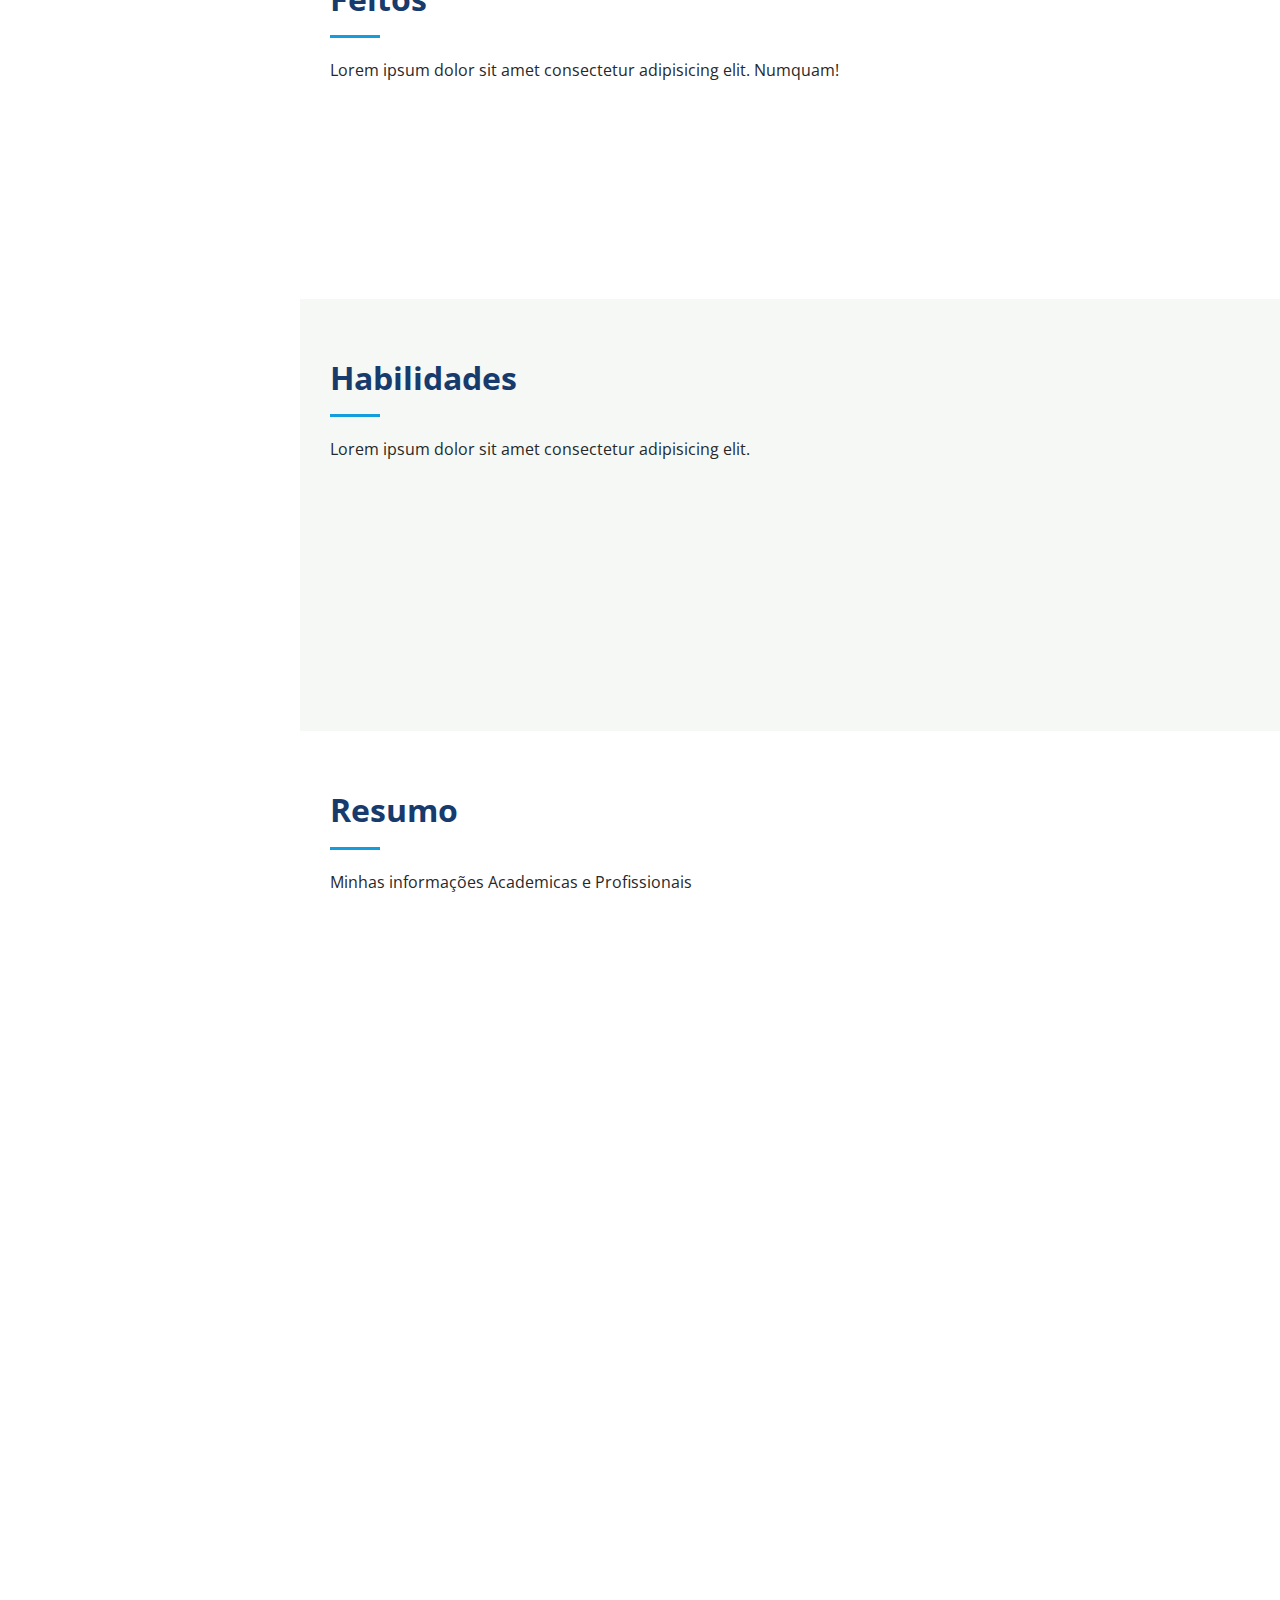
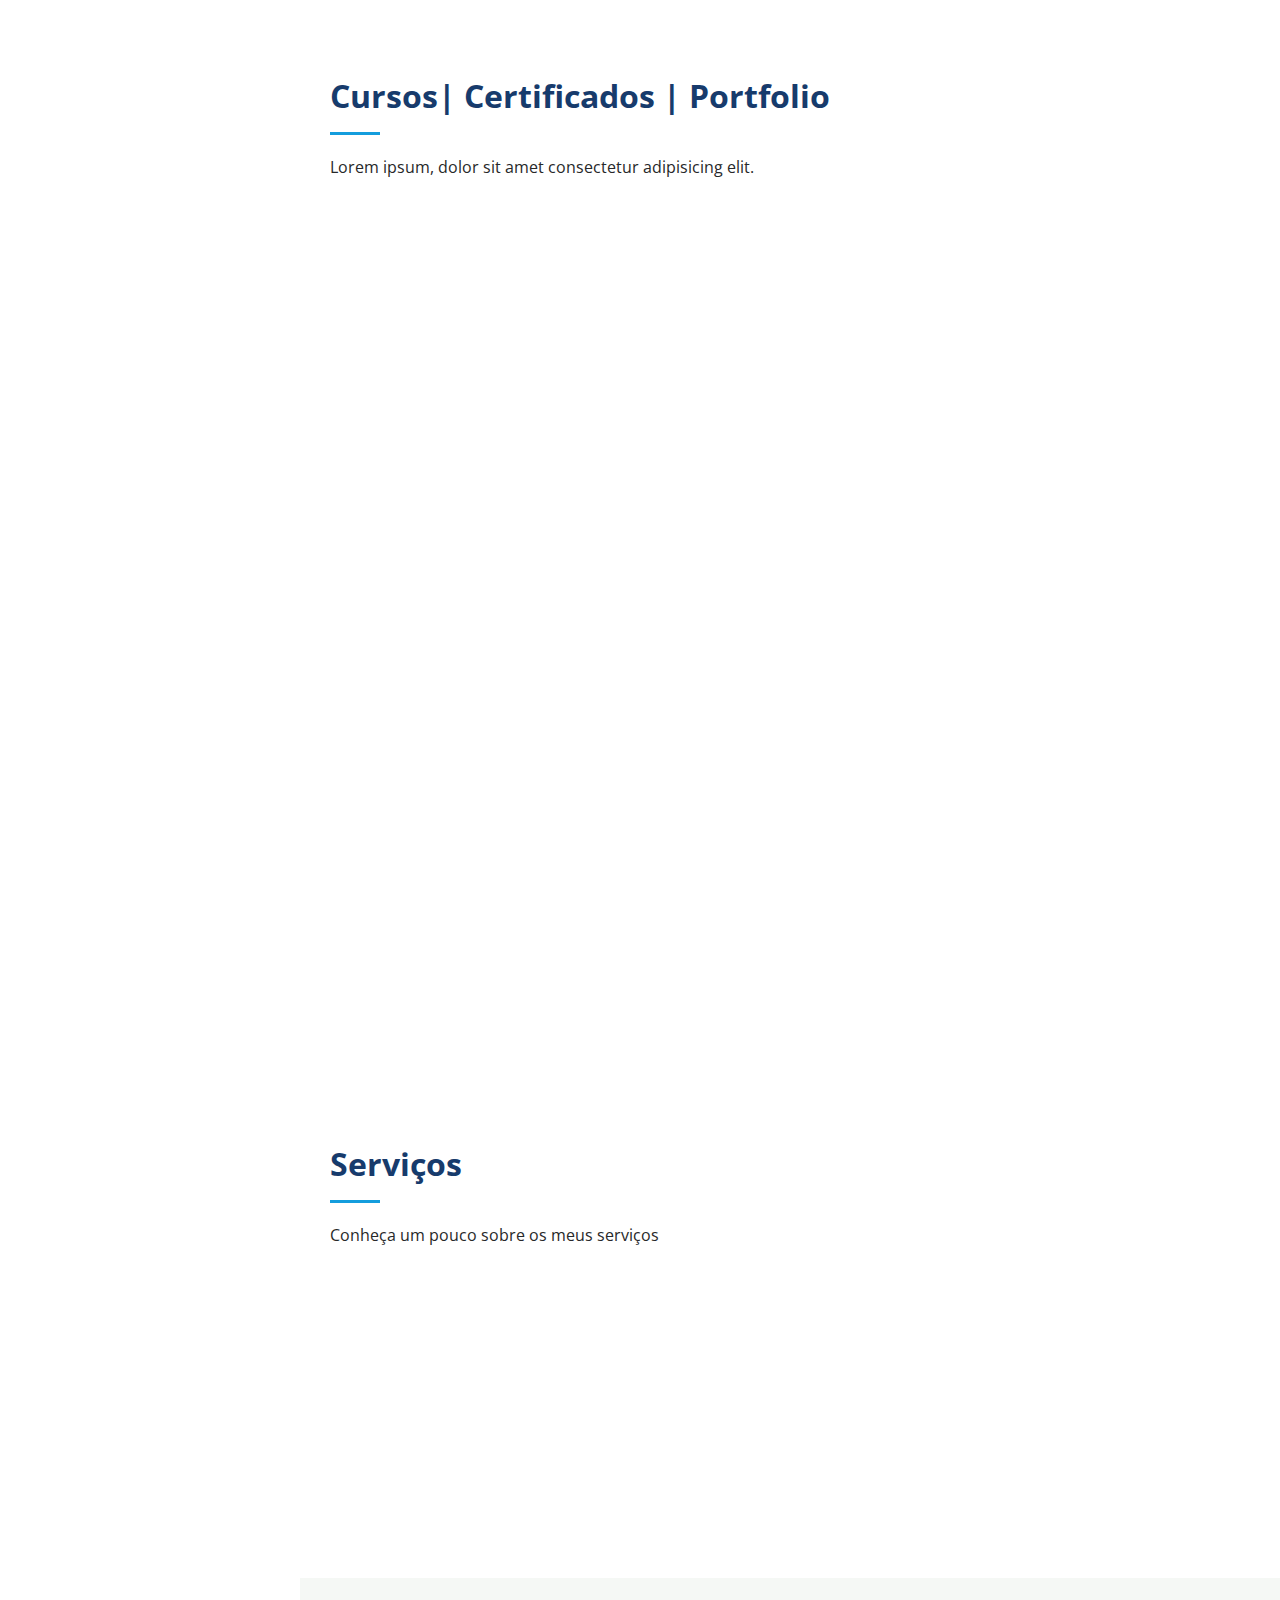
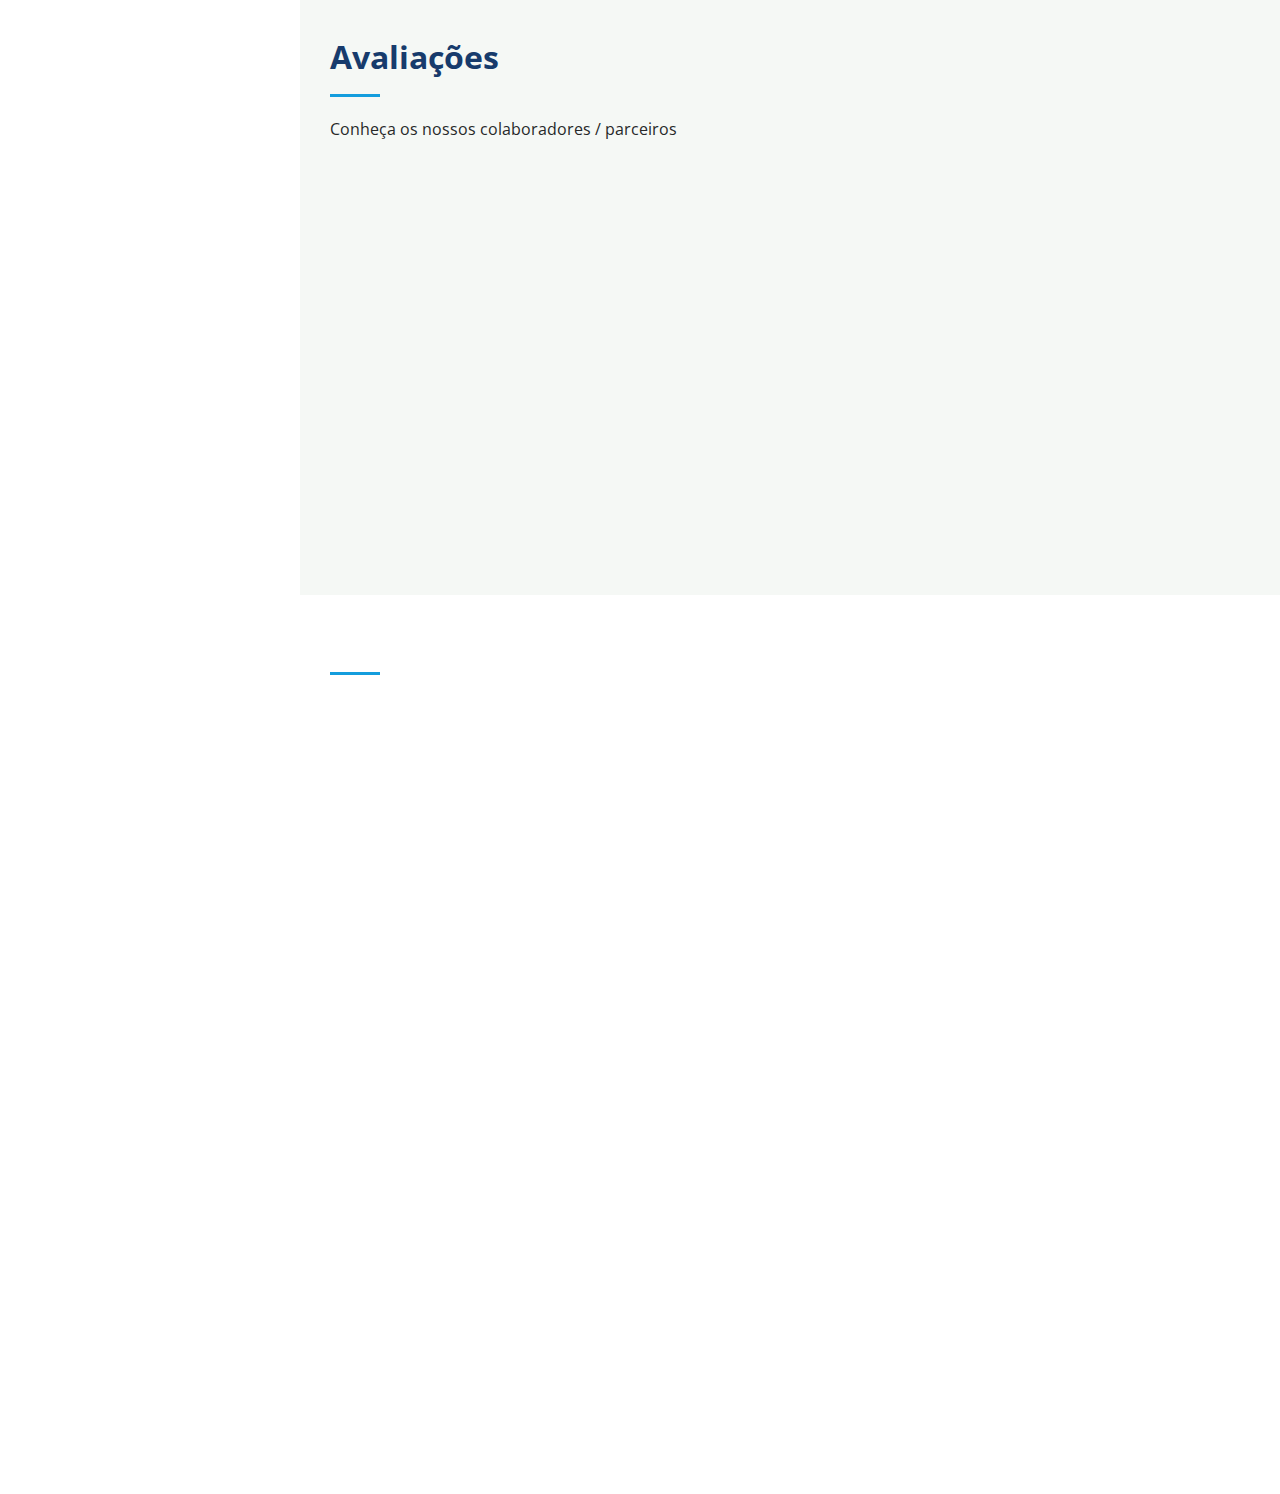
==== commit b4c9cbca: "atualizando codigo" ====
--- a/index.html
+++ b/index.html
@@ -527,71 +527,71 @@
                     <div class="swiper-wrapper">
 
                         <div class="swiper-slide">
-                            <div class="testimonials-item" data-aos="fade-up">
+                            <div class="testimonial-item" data-aos="fade-up">
                                 <p>
                                     <i class="bx bxs-quote-alt-left quote-icon-left"></i>
-                                    Parabens pelo excelente trabalho realizado... etc. etc..
+                                    Parabens pelo excelente trabalho realizado...
                                     <i class="bx bxs-quote-alt-right quote-icon-left"> </i>
                                 </p>
                                 <img src="img/depoimentos/testimonials-1.jpg" alt="" class="testimonial-img">
                                 <h3>Jax Teller</h3>
-                                <h4>CEO &amp; Fundador SOA</h4>
+                                <h4>Ceo &amp; Fundador SOA</h4>
                             </div>
 
                         </div>
 
                         <div class="swiper-slide">
-                            <div class="testimonials-item" data-aos="fade-up">
+                            <div class="testimonial-item" data-aos="fade-up">
+                                <p>
+                                    <i class="bx bxs-quote-alt-left quote-icon-left"> </i>
+                                    Parabens pelo excelente trabalho realizado...
+                                    <i class="bx bxs-quote-alt-right quote-icon-left"> </i>
+                                </p>
+                                <img src="img/depoimentos/testimonials-2.jpg" alt="" class="testimonial-img">
+                                <h3>Regina Casé</h3>
+                                <h4>Ceo &amp; Fundadora ISQUENTA</h4>
+                            </div>
+
+                        </div>
+
+                        <div class="swiper-slide">
+                            <div class="testimonial-item" data-aos="fade-up">
                                 <p>
                                     <i class="bx bxs-quote-alt-left quote-icon-left"></i>
-                                    Parabens pelo excelente trabalho realizado... etc. etc..
+                                    Parabens pelo excelente trabalho realizado...
+                                    <i class="bx bxs-quote-alt-right quote-icon-left"></i>
+                                </p>
+                                <img src="img/depoimentos/testimonials-3.jpg" alt="" class="testimonial-img">
+                                <h3>Jax Teller</h3>
+                                <h4>Ceo &amp; Fundador SOA</h4>
+                            </div>
+
+                        </div>
+
+                        <div class="swiper-slide">
+                            <div class="testimonial-item" data-aos="fade-up">
+                                <p>
+                                    <i class="bx bxs-quote-alt-left quote-icon-left"></i>
+                                    Parabens pelo excelente trabalho realizado...
                                     <i class="bx bxs-quote-alt-right quote-icon-left"> </i>
                                 </p>
-                                <img src="img/depoimentos/testimonials-1.jpg" alt="" class="testimonial-img">
+                                <img src="img/depoimentos/testimonials-4.jpg" alt="" class="testimonial-img">
                                 <h3>Jax Teller</h3>
-                                <h4>CEO &amp; Fundador SOA</h4>
+                                <h4>Ceo &amp; Fundador SOA</h4>
                             </div>
 
                         </div>
 
                         <div class="swiper-slide">
-                            <div class="testimonials-item" data-aos="fade-up">
+                            <div class="testimonial-item" data-aos="fade-up">
                                 <p>
                                     <i class="bx bxs-quote-alt-left quote-icon-left"></i>
-                                    Parabens pelo excelente trabalho realizado... etc. etc..
+                                    Parabens pelo excelente trabalho realizado...
                                     <i class="bx bxs-quote-alt-right quote-icon-left"> </i>
                                 </p>
-                                <img src="img/depoimentos/testimonials-1.jpg" alt="" class="testimonial-img">
+                                <img src="img/depoimentos/testimonials-5.jpg" alt="" class="testimonial-img">
                                 <h3>Jax Teller</h3>
-                                <h4>CEO &amp; Fundador SOA</h4>
-                            </div>
-
-                        </div>
-
-                        <div class="swiper-slide">
-                            <div class="testimonials-item" data-aos="fade-up">
-                                <p>
-                                    <i class="bx bxs-quote-alt-left quote-icon-left"></i>
-                                    Parabens pelo excelente trabalho realizado... etc. etc..
-                                    <i class="bx bxs-quote-alt-right quote-icon-left"> </i>
-                                </p>
-                                <img src="img/depoimentos/testimonials-1.jpg" alt="" class="testimonial-img">
-                                <h3>Jax Teller</h3>
-                                <h4>CEO &amp; Fundador SOA</h4>
-                            </div>
-
-                        </div>
-
-                        <div class="swiper-slide">
-                            <div class="testimonials-item" data-aos="fade-up">
-                                <p>
-                                    <i class="bx bxs-quote-alt-left quote-icon-left"></i>
-                                    Parabens pelo excelente trabalho realizado... etc. etc..
-                                    <i class="bx bxs-quote-alt-right quote-icon-left"> </i>
-                                </p>
-                                <img src="img/depoimentos/testimonials-1.jpg" alt="" class="testimonial-img">
-                                <h3>Jax Teller</h3>
-                                <h4>CEO &amp; Fundador SOA</h4>
+                                <h4>Ceo &amp; Fundador SOA</h4>
                             </div>
 
                         </div>
@@ -604,6 +604,77 @@
             </div>
         </section>
 
+        <section id="contact" class="contact">
+            <div class="container">
+
+                <div class="section-title">
+                    <h2></h2>
+                    <p></p>
+                </div>
+
+                <div class="row" data-aos="fade-in">
+
+                    <div class="col-lg-5 d-flex align-items-stretch">
+                        <div class="info">
+
+                            <div class="endereco">
+                                <i class="bi bi-geo-alt"></i>
+                                <h4>Endereço: </h4>
+                                <p>R: Jaguaré Mirim, 71 <br>
+                                Vila Leopoldina - SP </p>
+                            </div>
+                            <div class="email">
+                                <i class="bi bi-envelope"></i>
+                                <h4>E-mail:</h4>
+                                <p>jurema123jukana@gmail.com</p>
+                            </div>
+                            <div class="fone">
+                                <i class="bi bi-whatsapp"></i>
+                                <h4>Whatsapp:</h4>
+                                <p>(11) 98761-5432</p>
+                            </div>
+
+                            <iframe src="https://www.google.com/maps/embed?pb=!1m18!1m12!1m3!1d3658.160424580858!2d-46.738486823789344!3d-23.526731760322548!2m3!1f0!2f0!3f0!3m2!1i1024!2i768!4f13.1!3m3!1m2!1s0x94cef8b811e8e3a1%3A0xa7564bb4c78f41b3!2sSenai%20Vila%20Leopoldina%20-%20Mariano%20Ferraz!5e0!3m2!1spt-BR!2sbr!4v1702148204303!5m2!1spt-BR!2sbr" width="100%" height="300" style="border:0;" allowfullscreen="" loading="lazy" referrerpolicy="no-referrer-when-downgrade"></iframe>
+
+
+
+
+                        </div> <!-- Fim info -->
+                    
+                    </div> <!-- Fim stretch -->
+
+                    <div class="col-lg-7 mt-5 mt-lg-0 d-flex align-items-stretch">
+
+                        <form action="" method="" class="php-email-form">
+                            <div class="row">
+                                <div class="form-group col-md-6">
+                                    <label for="nome">Seu Nome: *</label>
+                                    <input type="text" name="nome" class="form-control" required>
+                                </div>
+                                <div class="form-group col-md-6">
+                                    <label for="email">Email: *</label>
+                                    <input type="email" name="email" class="form-control" required>
+                                </div>
+
+                            </div> <!-- Fim ROW forms -->
+
+                            <div class="form-group">
+                                <label for="assunto">Assunto: *</label>
+                                <input type="text" name="assunto" class="form-control" required>
+                            </div>
+
+                            <div class="text-center"> <button>Enviar</button> </div>
+
+                        </form>
+
+
+                    </div>
+
+                </div> <!-- Fim ROW -->
+
+            </div> <!-- Fim Container -->
+
+        </section> <!-- Fim contact -->
 
     </main> <!-- Fim Main -->
 
--- a/css/estilo.css
+++ b/css/estilo.css
@@ -313,7 +313,6 @@
     padding: 30px;
     width: 100%;
 }
-
 .facts .count-box i {
     display: block;
     font-size: 44px;
@@ -348,7 +347,6 @@
 .facts .count-box a:hover{
     color: #1f5297;
 }
-
 /* Skills  */
 .skills .progress {
     height: 60px;
@@ -640,16 +638,148 @@
     font-size: 14px;
     color: #149ddd;
 }
-
 /* fim Serviços  */
 /* ======================*/
 /* Avaliacoes */
-
-
-
-/* Fim Avaliacoes */ 
+.testimonials .testimonials-carousel,
+.testimonials .testimonials-slider {
+    overflow: hidden;
+}
+.testimonials .testimonial-item {
+    box-sizing: content-box;
+    text-align: center;
+    min-height: 320px;
+}
+.testimonials .testimonial-item .testimonial-img {
+    width: 90px;
+    border-radius: 50%;
+    margin: 0 auto;
+}
+.testimonials .testimonial-item h3 {
+    font-size: 18px;
+    font-weight: bold;
+    margin: 10px 0 5px 0;
+    color: #040b14;
+}
+.testimonials .testimonial-item h4 {
+    font-size: 14px;
+    color: #272829;
+    margin: 0;
+}
+.testimonials .testimonial-item .quote-icon-left,
+.testimonials .testimonial-item .quote-icon-right {
+    color: #c3e8fa;
+    font-size: 26px;
+}
+.testimonials .testimonial-item .quote-icon-left {
+    display: inline-block;
+    left: -5px;
+    position: relative;
+}
+.testimonials .testimonial-item .quote-icon-right {
+    display: inline-block;
+    left: -5px;
+    position: relative;
+    top: 10px;
+}
+.testimonials .testimonial-item p {
+    font-style: italic;
+    margin: 0 15px 15px 15px;
+    padding: 20px;
+    background: #adaebc;
+    position: relative;
+    margin-bottom: 35px;
+    border-radius: 6px;
+    box-shadow: 0 2px 15px rgba(0, 0, 0, 0.1);
+}
+.testimonials .testimonial-item p::after {
+    content: "";
+    width: 0;
+    height: 0;
+    border-top: 20px solid #b4b6c3;
+    border-right: 20px solid transparent;
+    border-left: 20px solid transparent;
+    position: absolute;
+    bottom: -20px;
+    left: calc(50% - 20px);
+}
+.testimonials .swiper-pagination {
+    margin-top: 20px;
+    position: relative;
+}
+.testimonials .swiper-pagination .swiper-pagination-bullet {
+    width: 12px;
+    height: 12px;
+    background: #fff;
+    opacity: 1;
+    border: 1px solid #149ddd;
+}
+.testimonials .swiper-pagination .swiper-pagination-bullet-active {
+    background: #149ddd;
+}
 /* Contatos  */
-
+.contact {
+    padding-bottom: 130px;
+}
+.contact .info {
+    padding: 30px;
+    background: #fff;
+    width: 100%;
+    box-shadow: 0 0 24px rgba(0, 0, 0, 0.12);
+}
+.contact .info i {
+    font-size: 20px;
+    color: #149ddd;
+    float: left;
+    width: 44px;
+    height: 44px;
+    background: #dff3fc;
+    display: flex;
+    justify-content: center;
+    align-items: center;
+    border-radius: 50px;
+    transition: all 0.3s ease-in-out;
+}
+.contact .info h4 {
+    padding: 0 0 0 60px;
+    font-size: 22px;
+    font-weight: 600;
+    margin-bottom: 5px;
+    color: #050d18;
+}
+.contact .info p {
+    padding: 0 0 10px 60px;
+    margin-bottom: 20px;
+    font-size: 14px;
+    color: #122f57;
+}
+.contact .info .email p {
+    padding-top: 5px;
+}
+.contact .info .social-links a {
+    font-size: 18px;
+    display: inline-block;
+    background: #333;
+    color: #fff;
+    line-height: 1;
+    padding: 8px 0;
+    border-radius: 50%;
+    text-align: center;
+    width: 36px;
+    height: 36px;
+    transition: 0.3s;
+    margin-right: 10px;
+}
+.contact .info .social-links a:hover {
+    background: #149ddd;
+    color: #fff;
+}
+.contact .info .endereco:hover i,
+.contact .info .email:hover i,
+.contact .info .fone:hover i {
+    background: #149ddd;
+    color: #fff;
+}
 
 /* fim contatos */ 
 
